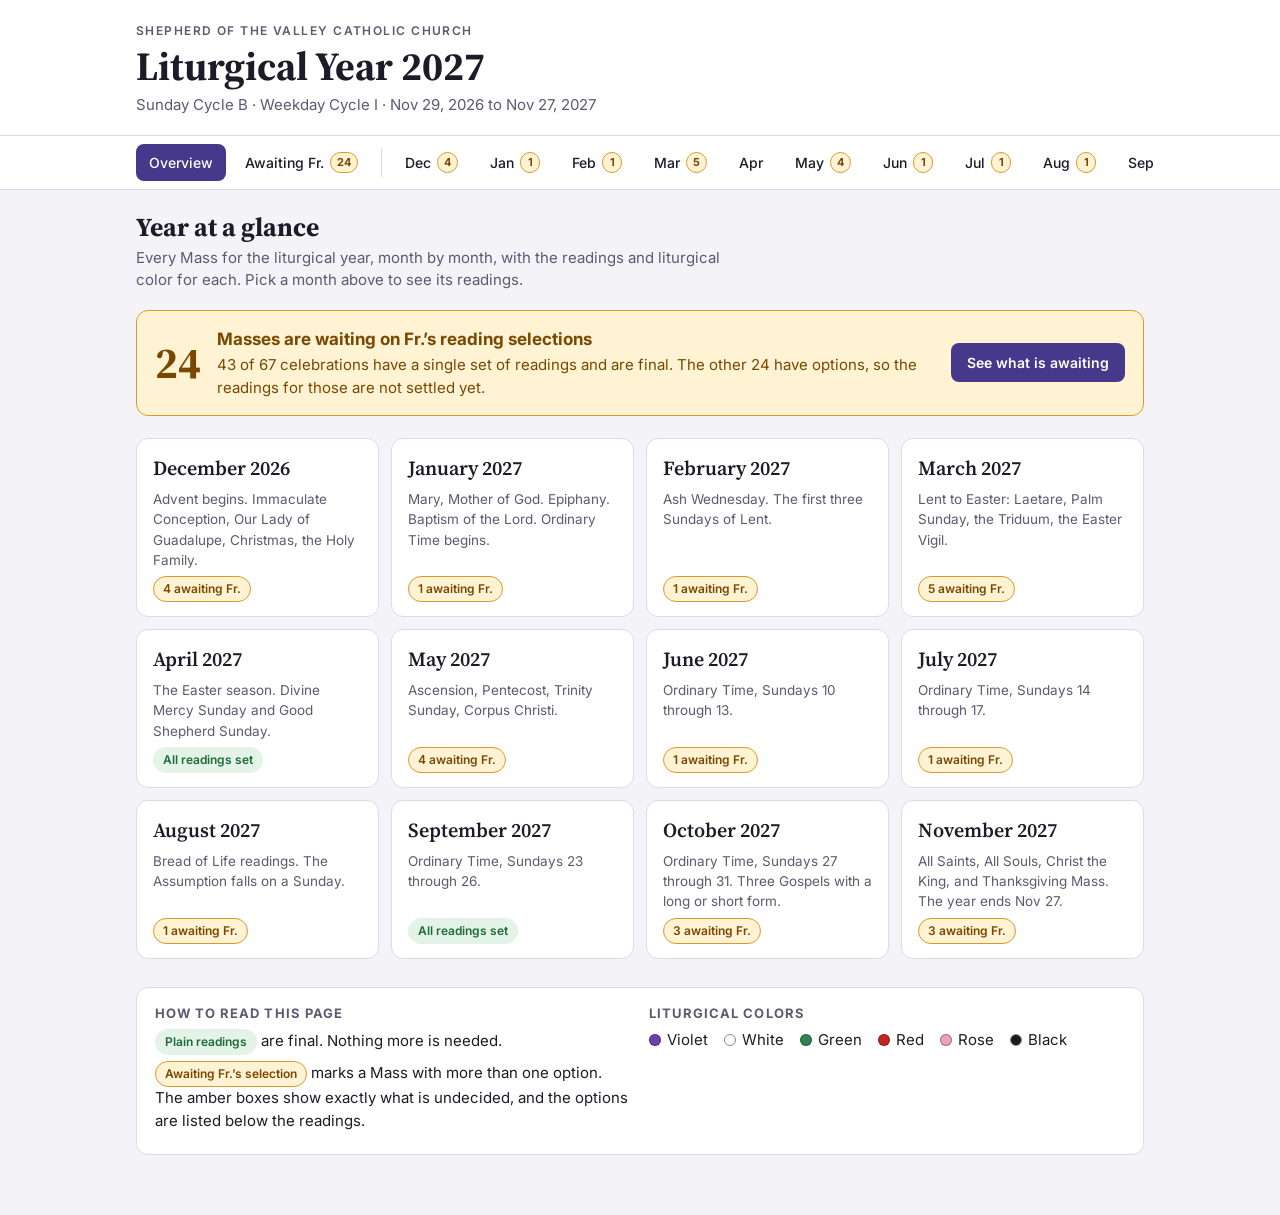
==== index.html @ 858bac79 "Add liturgy schedule page for Liturgical Year 2027 (Cycle B) Co-Authored-By: Claude Sonnet 5.5 <nore" ====
<!doctype html>
<html lang="en">
<head>
<meta charset="utf-8">
<meta name="viewport" content="width=device-width, initial-scale=1">
<meta name="color-scheme" content="light dark">
<title>Liturgical Year 2027</title>
<link rel="preconnect" href="https://fonts.googleapis.com">
<link rel="preconnect" href="https://fonts.gstatic.com" crossorigin>
<link href="https://fonts.googleapis.com/css2?family=Inter:wght@400;500;600;700&family=Source+Serif+4:opsz,wght@8..60,500;8..60,600;8..60,700&display=swap" rel="stylesheet">
<style>
/* Layout: sticky month navigation over one reading column. Each celebration is a card: feast header, then the five readings, then (if needed) an amber "Awaiting Fr." panel listing the options. */
:root {
  --bg: #f4f3f8;
  --card: #ffffff;
  --line: #dcd9e8;
  --text: #1d1b28;
  --muted: #5d5970;
  --accent: #46388a;
  --accent-soft: #e9e6f7;
  --wait-bg: #fff3d4;
  --wait-line: #d99a2b;
  --wait-text: #7a4700;
  --done-bg: #e3f3e8;
  --done-text: #1f6a3a;
  --head: "Source Serif 4", Georgia, "Times New Roman", serif;
  --body: "Inter", system-ui, -apple-system, "Segoe UI", Roboto, Arial, sans-serif;
}
@media (prefers-color-scheme: dark) {
  :root:not([data-theme="light"]) {
    --bg: #14131b; --card: #1e1c29; --line: #38344d; --text: #ecebf4; --muted: #a9a5bf;
    --accent: #b9acff; --accent-soft: #2b2745;
    --wait-bg: #3b2d0f; --wait-line: #a77a1f; --wait-text: #f3cd78;
    --done-bg: #17321f; --done-text: #86d4a0;
    color-scheme: dark;
  }
}
:root[data-theme="dark"] {
  --bg: #14131b; --card: #1e1c29; --line: #38344d; --text: #ecebf4; --muted: #a9a5bf;
  --accent: #b9acff; --accent-soft: #2b2745;
  --wait-bg: #3b2d0f; --wait-line: #a77a1f; --wait-text: #f3cd78;
  --done-bg: #17321f; --done-text: #86d4a0;
  color-scheme: dark;
}
* { box-sizing: border-box; }
body { background: var(--bg); color: var(--text); font-family: var(--body); font-size: 15px; line-height: 1.5; margin: 0; }
body::before { content: ""; position: fixed; inset: 0 0 auto; height: env(safe-area-inset-top, 0px); background: var(--card); z-index: 30; }
.wrap { max-width: 1040px; margin: 0 auto; padding-left: max(16px, env(safe-area-inset-left, 0px)); padding-right: max(16px, env(safe-area-inset-right, 0px)); }
a { color: var(--accent); }

/* Masthead */
.mast { background: var(--card); border-bottom: 1px solid var(--line); }
.mast .wrap { padding-block: 22px 18px; }
.parish { font-size: 12px; letter-spacing: .12em; text-transform: uppercase; color: var(--muted); font-weight: 600; margin: 0 0 4px; }
h1 { font-family: var(--head); font-size: clamp(28px, 5vw, 40px); line-height: 1.1; margin: 0 0 6px; font-weight: 700; text-wrap: balance; }
.sub { color: var(--muted); margin: 0; }

/* Sticky navigation */
nav { position: sticky; top: env(safe-area-inset-top, 0px); z-index: 20; background: var(--card); border-bottom: 1px solid var(--line); }
nav .wrap { display: flex; gap: 6px; overflow-x: auto; padding-block: 8px; scrollbar-width: thin; }
nav a { flex: none; text-decoration: none; color: var(--text); padding: 7px 12px; border-radius: 8px; font-weight: 500; font-size: 14px; display: inline-flex; align-items: center; gap: 6px; border: 1px solid transparent; }
nav a:hover { background: var(--accent-soft); }
nav a[aria-current="page"] { background: var(--accent); color: var(--card); }
nav a:focus-visible, .btn:focus-visible, input:focus-visible + .tog, .mcard:focus-visible { outline: 2px solid var(--accent); outline-offset: 2px; }
.dot-n { font-size: 11px; font-weight: 700; min-width: 20px; padding: 1px 6px; border-radius: 99px; background: var(--wait-bg); color: var(--wait-text); border: 1px solid var(--wait-line); text-align: center; }
nav a[aria-current="page"] .dot-n { background: var(--wait-bg); }
nav .sep { flex: none; width: 1px; background: var(--line); margin: 4px 4px; }

main { padding-block: 22px 60px; }
h2 { font-family: var(--head); font-size: 26px; margin: 0 0 4px; line-height: 1.2; text-wrap: balance; }
.lede { color: var(--muted); margin: 0 0 18px; max-width: 65ch; }

/* Status banner */
.banner { background: var(--wait-bg); border: 1px solid var(--wait-line); color: var(--wait-text); border-radius: 12px; padding: 16px 18px; display: flex; gap: 16px; align-items: center; flex-wrap: wrap; margin-bottom: 22px; }
.banner strong { font-size: 17px; }
.banner p { margin: 2px 0 0; }
.banner .big { font-family: var(--head); font-size: 44px; font-weight: 700; line-height: 1; }
.banner .txt { flex: 1 1 260px; min-width: 0; }
.btn { display: inline-block; background: var(--accent); color: var(--card); text-decoration: none; padding: 9px 16px; border-radius: 8px; font-weight: 600; font-size: 14px; }

/* Home: month grid */
.grid { display: grid; grid-template-columns: repeat(auto-fill, minmax(230px, 1fr)); gap: 12px; margin-bottom: 28px; }
.mcard { display: flex; flex-direction: column; gap: 6px; background: var(--card); border: 1px solid var(--line); border-radius: 12px; padding: 14px 16px; text-decoration: none; color: var(--text); min-width: 0; }
.mcard:hover { border-color: var(--accent); }
.mcard .mn { font-family: var(--head); font-size: 20px; font-weight: 600; }
.mcard .mb { color: var(--muted); font-size: 13.5px; flex: 1; }
.pill { display: inline-block; font-size: 12px; font-weight: 600; padding: 3px 9px; border-radius: 99px; align-self: flex-start; }
.pill.pend { background: var(--wait-bg); color: var(--wait-text); border: 1px solid var(--wait-line); }
.pill.ok { background: var(--done-bg); color: var(--done-text); border: 1px solid transparent; }

.key { background: var(--card); border: 1px solid var(--line); border-radius: 12px; padding: 16px 18px; display: grid; gap: 14px; }
.key h3 { font-size: 13px; letter-spacing: .08em; text-transform: uppercase; color: var(--muted); margin: 0 0 6px; }
.key-cols { display: grid; grid-template-columns: repeat(auto-fit, minmax(260px, 1fr)); gap: 18px; }
.key p { margin: 0 0 6px; }
.swatches { display: flex; flex-wrap: wrap; gap: 8px 16px; }
.sw { display: inline-flex; align-items: center; gap: 6px; }

/* Liturgical color dots */
.cd { display: inline-block; width: 12px; height: 12px; border-radius: 50%; border: 1px solid rgba(0,0,0,.35); vertical-align: -1px; }
.cd.violet { background: #6c3fb0; } .cd.white { background: #fff; border-color: #8a8699; }
.cd.green { background: #2f8450; } .cd.red { background: #c2271d; }
.cd.rose { background: #f0a1b8; } .cd.black { background: #1b1a1f; border-color: #8a8699; }

/* Month view */
.mhead { display: flex; justify-content: space-between; align-items: flex-end; gap: 12px; flex-wrap: wrap; margin-bottom: 16px; }
.tog-l { display: inline-flex; align-items: center; gap: 8px; cursor: pointer; font-weight: 500; user-select: none; }
.tog-l input { position: absolute; opacity: 0; }
.tog { width: 38px; height: 22px; border-radius: 99px; background: var(--line); position: relative; transition: background .15s; flex: none; }
.tog::after { content: ""; position: absolute; top: 3px; left: 3px; width: 16px; height: 16px; border-radius: 50%; background: var(--card); transition: transform .15s; }
input:checked + .tog { background: var(--accent); }
input:checked + .tog::after { transform: translateX(16px); }
.cards { display: grid; gap: 14px; }
.cel { background: var(--card); border: 1px solid var(--line); border-radius: 12px; overflow: hidden; }
.cel.has-wait { border-color: var(--wait-line); }
.cel-h { padding: 14px 18px 12px; display: grid; grid-template-columns: 78px 1fr; gap: 4px 14px; align-items: start; }
.date { font-family: var(--head); text-align: center; border-right: 1px solid var(--line); padding-right: 12px; }
.date .wd { font-size: 12px; text-transform: uppercase; letter-spacing: .1em; color: var(--muted); font-family: var(--body); font-weight: 600; }
.date .dn { font-size: 30px; font-weight: 700; line-height: 1.05; }
.date .mo { font-size: 13px; color: var(--muted); font-family: var(--body); }
.feast { font-family: var(--head); font-size: 19px; font-weight: 600; line-height: 1.25; margin: 0; text-wrap: balance; }
.meta { display: flex; flex-wrap: wrap; gap: 6px 14px; align-items: center; margin-top: 4px; font-size: 13.5px; color: var(--muted); }
.note { margin: 6px 0 0; font-size: 14px; }
.rd { display: grid; grid-template-columns: repeat(5, minmax(0, 1fr)); border-top: 1px solid var(--line); }
.rd > div { padding: 10px 14px 12px; border-right: 1px solid var(--line); min-width: 0; overflow-wrap: anywhere; }
.rd > div:last-child { border-right: 0; }
.rd .l { display: block; font-size: 11px; font-weight: 600; letter-spacing: .09em; text-transform: uppercase; color: var(--muted); margin-bottom: 2px; }
.rd .v { font-weight: 500; font-variant-numeric: tabular-nums; }
.rd .aw { background: var(--wait-bg); box-shadow: inset 0 0 0 1px var(--wait-line); }
.rd .aw .l { color: var(--wait-text); }
.tag { display: inline-block; font-size: 11px; font-weight: 700; letter-spacing: .04em; color: var(--wait-text); text-transform: uppercase; }
.rd .aw .v { color: var(--wait-text); font-weight: 400; font-size: 13.5px; }
.rd .aw .v:empty { display: none; }
.special { border-top: 1px solid var(--line); padding: 10px 18px; font-size: 14px; background: var(--accent-soft); }
.special b { font-weight: 600; }
.wait { border-top: 1px solid var(--wait-line); background: var(--wait-bg); color: var(--wait-text); padding: 14px 18px 16px; }
.wait h4 { margin: 0 0 2px; font-size: 14px; letter-spacing: .04em; text-transform: uppercase; }
.wait .pn { margin: 4px 0 8px; font-size: 14px; }
.slot { margin-top: 12px; }
.slot .sl { font-weight: 600; font-size: 14.5px; margin-bottom: 4px; }
.slot ul { list-style: none; margin: 0; padding: 0; display: grid; gap: 4px; }
.slot li { position: relative; padding-left: 24px; font-size: 14.5px; font-variant-numeric: tabular-nums; overflow-wrap: anywhere; }
.slot li::before { content: ""; position: absolute; left: 2px; top: 4px; width: 12px; height: 12px; border: 2px solid var(--wait-line); border-radius: 50%; }
.slot.multi li::before { border-radius: 3px; }
.empty { padding: 30px; text-align: center; color: var(--muted); background: var(--card); border: 1px dashed var(--line); border-radius: 12px; }

/* Awaiting view */
.group { margin-bottom: 28px; }
.group h3 { font-family: var(--head); font-size: 21px; margin: 0 0 10px; display: flex; align-items: baseline; gap: 10px; flex-wrap: wrap; }
.group h3 a { font-family: var(--body); font-size: 13px; font-weight: 500; }
.aw-card { background: var(--card); border: 1px solid var(--wait-line); border-radius: 12px; margin-bottom: 12px; overflow: hidden; }
.aw-card .top { padding: 12px 18px 0; display: flex; gap: 12px; align-items: baseline; flex-wrap: wrap; }
.aw-card .top .d { font-weight: 700; font-variant-numeric: tabular-nums; }
.aw-card .top .f { font-family: var(--head); font-size: 17px; font-weight: 600; }
.aw-card .wait { border-top: 0; background: transparent; padding-top: 4px; }

@media (max-width: 900px) {
  .rd { grid-template-columns: 1fr; }
  .rd > div { border-right: 0; border-bottom: 1px solid var(--line); display: grid; grid-template-columns: 112px minmax(0, 1fr); gap: 10px; padding: 9px 16px; }
  .rd > div:last-child { border-bottom: 0; }
  .rd .l { margin: 3px 0 0; }
}
@media (max-width: 520px) {
  .cel-h { grid-template-columns: 56px 1fr; padding-inline: 14px; }
  .date .dn { font-size: 24px; }
  .special, .wait { padding-inline: 14px; }
  .banner .big { font-size: 36px; }
}
@media (prefers-reduced-motion: reduce) { .tog, .tog::after { transition: none; } }
</style>
</head>
<body>

<header class="mast"><div class="wrap">
  <p class="parish">Shepherd of the Valley Catholic Church</p>
  <h1>Liturgical Year 2027</h1>
  <p class="sub">Sunday Cycle B · Weekday Cycle I · Nov 29, 2026 to Nov 27, 2027</p>
</div></header>
<nav aria-label="Pages"><div class="wrap" id="nav"></div></nav>
<main><div class="wrap" id="view" aria-live="polite"></div></main>

<script>
/* ---------- DATA ----------
 One entry per celebration:
 d = date, f = feast, c = color, n = note, r = [1st reading, psalm, 2nd reading, acclamation, gospel],
 s = special/alternate readings, aw = indexes of readings awaiting Fr., sl = options Fr. chooses from, pn = note on the choice.
*/
const MONTHS = [
 {id:'dec', name:'December 2026', short:'Dec', blurb:'Advent begins. Immaculate Conception, Our Lady of Guadalupe, Christmas, the Holy Family.', e:[
  {d:'2026-11-29', f:'First Sunday of Advent', c:'Violet', n:'Liturgical Year 2027 begins: Sunday Cycle B, Weekday Cycle I', r:['Isa 63:16b-17, 19b; 64:2-7','Ps 80:2-3, 15-16, 18-19','1 Cor 1:3-9','Ps 85:8','Mark 13:33-37']},
  {d:'2026-12-06', f:'Second Sunday of Advent', c:'Violet', r:['Isa 40:1-5, 9-11','Ps 85:9ab+10, 11-12, 13-14','2 Pet 3:8-14','Luke 3:4+6','Mark 1:1-8']},
  {d:'2026-12-08', f:'Solemnity of the Immaculate Conception of the Blessed Virgin Mary', c:'White', n:'Holy Day of Obligation (Tuesday)', r:['Gen 3:9-15, 20','Ps 98:1, 2-3ab, 3cd-4','Eph 1:3-6, 11-12','cf. Luke 1:28','Luke 1:26-38']},
  {d:'2026-12-12', f:'Feast of Our Lady of Guadalupe', c:'White', r:['Zech 2:14-17','Jdt 13:18bcde, 19','None','(non-biblical verse)','Luke 1:26-38'], s:'<b>Alternates:</b> 1st Reading Rev 11:19a; 12:1-6a, 10ab · Gospel Luke 1:39-47', aw:[0,4], sl:[
    ['1st Reading',['Zech 2:14-17','Rev 11:19a; 12:1-6a, 10ab']],
    ['Gospel',['Luke 1:26-38','Luke 1:39-47']]]},
  {d:'2026-12-13', f:'Third Sunday of Advent (Gaudete Sunday)', c:'Rose or Violet', r:['Isa 61:1-2a, 10-11','Luke 1:46-48, 49-50, 53-54','1 Thess 5:16-24','Isa 61:1 (cited in Luke 4:18)','John 1:6-8, 19-28']},
  {d:'2026-12-20', f:'Fourth Sunday of Advent', c:'Violet', r:['2 Sam 7:1-5, 8b-12, 14a, 16','Ps 89:2-3, 4-5, 27+29','Rom 16:25-27','Luke 1:38','Luke 1:26-38']},
  {d:'2026-12-24', f:'Vigil Mass of the Nativity of the Lord', c:'White', n:'Early evening of Dec 24 (Christmas Eve), with readings anticipating the birth (Jesus’ genealogy). Fulfills the Christmas obligation.', r:['Isa 62:1-5','Ps 89:4-5, 16-17, 27+29','Acts 13:16-17, 22-25','(no citation)','Matt 1:1-25 or 1:18-25'], aw:[4], sl:[
    ['Gospel',['Matt 1:1-25 (long form)','Matt 1:18-25 (short form)']]]},
  {d:'2026-12-24', f:'The Nativity of the Lord: Mass during the Night', c:'White', n:'Traditional “Midnight Mass”: late night of Dec 24 into Christmas, with Luke’s account of the birth. Also fulfills the Christmas obligation.', r:['Isa 9:1-6','Ps 96:1-2a, 2b-3, 11-12, 13','Titus 2:11-14','Luke 2:10-11','Luke 2:1-14']},
  {d:'2026-12-25', f:'Solemnity of the Nativity of the Lord (Christmas): Mass during the Day', c:'White', n:'Holy Day of Obligation (Friday)', r:['Isa 52:7-10','Ps 98:1, 2-3a, 3b-4, 5-6','Heb 1:1-6','(no citation)','John 1:1-18 or 1:1-5, 9-14'], s:'<b>Mass at Dawn:</b> Isa 62:11-12 · Ps 97:1+6, 11-12 · Titus 3:4-7 · Luke 2:14 · Luke 2:15-20', aw:[4], sl:[
    ['Gospel',['John 1:1-18 (long form)','John 1:1-5, 9-14 (short form)']]]},
  {d:'2026-12-27', f:'Feast of the Holy Family of Jesus, Mary, and Joseph', c:'White', r:['Sir 3:3-7, 14-17a','Ps 128:1-2, 3, 4-5','Col 3:12-21 or 3:12-17','Heb 1:1-2','Luke 2:22-40 or 2:22, 39-40'], s:'<b>Optional Year B readings:</b> Gen 15:1-6; 21:1-3 · Ps 105:1-2, 3-4, 5-6, 8-9 · Heb 11:8, 11-12, 17-19', aw:[0,1,2,3,4], sl:[
    ['Set of readings',['Standard readings: Sir 3:3-7, 14-17a · Ps 128:1-2, 3, 4-5 · Col 3:12-21 · Accl. Col 3:15a+16a','Optional Year B readings: Gen 15:1-6; 21:1-3 · Ps 105:1-2, 3-4, 5-6, 8-9 · Heb 11:8, 11-12, 17-19 · Accl. Heb 1:1-2']],
    ['2nd Reading (if standard set)',['Col 3:12-21 (long form)','Col 3:12-17 (short form)']],
    ['Gospel',['Luke 2:22-40 (long form)','Luke 2:22, 39-40 (short form)']]]}
 ]},
 {id:'jan', name:'January 2027', short:'Jan', blurb:'Mary, Mother of God. Epiphany. Baptism of the Lord. Ordinary Time begins.', e:[
  {d:'2027-01-01', f:'Solemnity of Mary, the Holy Mother of God', c:'White', n:'Holy Day of Obligation (Friday)', r:['Num 6:22-27','Ps 67:2-3, 5, 6+8','Gal 4:4-7','Heb 1:1-2','Luke 2:16-21']},
  {d:'2027-01-03', f:'Solemnity of the Epiphany of the Lord', c:'White', r:['Isa 60:1-6','Ps 72:1-2, 7-8, 10-11, 12-13','Eph 3:2-3a, 5-6','Matt 2:2','Matt 2:1-12']},
  {d:'2027-01-10', f:'Feast of the Baptism of the Lord', c:'White', n:'Christmas Season ends', r:['Isa 42:1-4, 6-7','Ps 29:1-2, 3ac+4, 3b+9b-10','Acts 10:34-38','cf. Mark 9:7','Mark 1:7-11'], s:'<b>Optional Year B readings:</b> Isa 55:1-11 · Isa 12:2-3, 4bcd, 5-6 · 1 John 5:1-9 · Acclamation cf. John 1:29', aw:[0,1,2,3], pn:'The Gospel is Mark 1:7-11 either way.', sl:[
    ['Set of readings',['Standard readings: Isa 42:1-4, 6-7 · Ps 29:1-2, 3ac+4, 3b+9b-10 · Acts 10:34-38 · Accl. cf. Mark 9:7','Optional Year B readings: Isa 55:1-11 · Isa 12:2-3, 4bcd, 5-6 · 1 John 5:1-9 · Accl. cf. John 1:29']]]},
  {d:'2027-01-17', f:'Second Sunday in Ordinary Time', c:'Green', r:['1 Sam 3:3b-10, 19','Ps 40:2+4, 7-8a, 8b-9, 10','1 Cor 6:13c-15a, 17-20','John 1:41+17b','John 1:35-42']},
  {d:'2027-01-24', f:'Third Sunday in Ordinary Time', c:'Green', n:'Sunday of the Word of God', r:['Jonah 3:1-5, 10','Ps 25:4-5, 6-7, 8-9','1 Cor 7:29-31','Mark 1:15','Mark 1:14-20']},
  {d:'2027-01-31', f:'Fourth Sunday in Ordinary Time', c:'Green', r:['Deut 18:15-20','Ps 95:1-2, 6-7b, 7c-9','1 Cor 7:32-35','Matt 4:16','Mark 1:21-28']}
 ]},
 {id:'feb', name:'February 2027', short:'Feb', blurb:'Ash Wednesday. The first three Sundays of Lent.', e:[
  {d:'2027-02-07', f:'Fifth Sunday in Ordinary Time', c:'Green', r:['Job 7:1-4, 6-7','Ps 147:1-2, 3-4, 5-6','1 Cor 9:16-19, 22-23','Matt 8:17','Mark 1:29-39']},
  {d:'2027-02-10', f:'Ash Wednesday', c:'Violet', n:'Not a Holy Day of Obligation; day of fasting and abstinence', r:['Joel 2:12-18','Ps 51:3-4, 5-6ab, 12-13, 14+17','2 Cor 5:20–6:2','See Ps 95:8','Matt 6:1-6, 16-18']},
  {d:'2027-02-14', f:'First Sunday of Lent', c:'Violet', r:['Gen 9:8-15','Ps 25:4-5, 6-7, 8-9','1 Pet 3:18-22','Matt 4:4b','Mark 1:12-15']},
  {d:'2027-02-21', f:'Second Sunday of Lent', c:'Violet', r:['Gen 22:1-2, 9a, 10-13, 15-18','Ps 116:10+15, 16-17, 18-19','Rom 8:31b-34','cf. Matt 17:5','Mark 9:2-10']},
  {d:'2027-02-28', f:'Third Sunday of Lent', c:'Violet', r:['Exod 20:1-17 or 20:1-3, 7-8, 12-17','Ps 19:8, 9, 10, 11','1 Cor 1:22-25','John 3:16','John 2:13-25'], s:'<b>If celebrating the First Scrutiny (OCIA), use Year A:</b> Exod 17:3-7 · Ps 95:1-2, 6-7b, 7c-9 · Rom 5:1-2, 5-8 · cf. John 4:42+15 · John 4:5-42', aw:[0,1,2,3,4], sl:[
    ['Set of readings',['Year B readings: Exod 20 · Ps 19:8, 9, 10, 11 · 1 Cor 1:22-25 · John 2:13-25','Year A readings for the First Scrutiny (OCIA): Exod 17:3-7 · Ps 95:1-2, 6-7b, 7c-9 · Rom 5:1-2, 5-8 · John 4:5-42']],
    ['1st Reading (if Year B)',['Exod 20:1-17 (long form)','Exod 20:1-3, 7-8, 12-17 (short form)']],
    ['Gospel (if Year A)',['John 4:5-42 (long form)','John 4:5-15, 19b-26, 39a, 40-42 (short form)']]]}
 ]},
 {id:'mar', name:'March 2027', short:'Mar', blurb:'Lent to Easter: Laetare, Palm Sunday, the Triduum, the Easter Vigil.', e:[
  {d:'2027-03-07', f:'Fourth Sunday of Lent (Laetare Sunday)', c:'Rose or Violet', r:['2 Chr 36:14-16, 19-23','Ps 137:1-2, 3, 4-5, 6','Eph 2:4-10','John 3:16','John 3:14-21'], s:'<b>If celebrating the Second Scrutiny (OCIA), use Year A:</b> 1 Sam 16:1b, 6-7, 10-13a · Ps 23:1-3a, 3b-4, 5, 6 · Eph 5:8-14 · John 8:12 · John 9:1-41', aw:[0,1,2,3,4], sl:[
    ['Set of readings',['Year B readings: 2 Chr 36:14-16, 19-23 · Ps 137:1-2, 3, 4-5, 6 · Eph 2:4-10 · John 3:14-21','Year A readings for the Second Scrutiny (OCIA): 1 Sam 16:1b, 6-7, 10-13a · Ps 23 · Eph 5:8-14 · John 9:1-41']],
    ['Gospel (if Year A)',['John 9:1-41 (long form)','John 9:1, 6-9, 13-17, 34-38 (short form)']]]},
  {d:'2027-03-14', f:'Fifth Sunday of Lent', c:'Violet', r:['Jer 31:31-34','Ps 51:3-4, 12-13, 14-15','Heb 5:7-9','John 12:26','John 12:20-33'], s:'<b>If celebrating the Third Scrutiny (OCIA), use Year A:</b> Ezek 37:12-14 · Ps 130:1-2, 3-4, 5-6, 7-8 · Rom 8:8-11 · John 11:25a+26 · John 11:1-45', aw:[0,1,2,3,4], sl:[
    ['Set of readings',['Year B readings: Jer 31:31-34 · Ps 51:3-4, 12-13, 14-15 · Heb 5:7-9 · John 12:20-33','Year A readings for the Third Scrutiny (OCIA): Ezek 37:12-14 · Ps 130 · Rom 8:8-11 · John 11:1-45']],
    ['Gospel (if Year A)',['John 11:1-45 (long form)','John 11:3-7, 17, 20-27, 33b-45 (short form)']]]},
  {d:'2027-03-21', f:'Palm Sunday of the Passion of the Lord', c:'Red', n:'Holy Week begins', r:['Isa 50:4-7','Ps 22:8-9, 17-18, 19-20, 23-24','Phil 2:6-11','Phil 2:8-9','Mark 14:1–15:47 or 15:1-39'], s:'<b>Procession with Palms Gospel:</b> Mark 11:1-10 or John 12:12-16', aw:[4], sl:[
    ['Gospel at the Procession with Palms',['Mark 11:1-10','John 12:12-16']],
    ['Passion Gospel',['Mark 14:1–15:47 (long form)','Mark 15:1-39 (short form)']]]},
  {d:'2027-03-25', f:'Holy Thursday: Evening Mass of the Lord’s Supper', c:'White', n:'Lent ends. Sacred Paschal Triduum begins.', r:['Exod 12:1-8, 11-14','Ps 116:12-13, 15-16, 17-18','1 Cor 11:23-26','John 13:34','John 13:1-15']},
  {d:'2027-03-26', f:'Good Friday of the Passion of the Lord', c:'Red', n:'Celebration of the Lord’s Passion (no Mass); fasting and abstinence', r:['Isa 52:13–53:12','Ps 31:2+6, 12-13, 15-16, 17+25','Heb 4:14-16; 5:7-9','Phil 2:8-9','John 18:1–19:42']},
  {d:'2027-03-27', f:'Easter Vigil in the Holy Night', c:'White', n:'Fulfills the Easter Sunday obligation', r:['Up to 7 OT readings (see below)','Responses (see below)','Rom 6:3-11','Ps 118:1-2, 16-17, 22-23','Mark 16:1-7'], s:'<b>OT readings (at least three, always including #3), with responses:</b> 1) Gen 1:1–2:2 or 1:1, 26-31a — Ps 104:1-2, 5-6, 10+12, 13-14, 24+35 or Ps 33:4-5, 6-7, 12-13, 20-22 · 2) Gen 22:1-18 or 22:1-2, 9a, 10-13, 15-18 — Ps 16:5+8, 9-10, 11 · 3) Exod 14:15–15:1 — Exod 15:1-2, 3-4, 5-6, 17-18 · 4) Isa 54:5-14 — Ps 30:2+4, 5-6, 11-12a+13b · 5) Isa 55:1-11 — Isa 12:2-3, 4bcd, 5-6 · 6) Bar 3:9-15, 32–4:4 — Ps 19:8, 9, 10, 11 · 7) Ezek 36:16-17a, 18-28 — Ps 42:3, 5; 43:3, 4 (if Baptism) or Isa 12:2-3, 4bcd, 5-6 or Ps 51:12-13, 14-15, 18-19', aw:[0,1], pn:'The Epistle (Rom 6:3-11), Psalm 118, and Gospel (Mark 16:1-7) are fixed.', sl:[
    ['Old Testament readings: check each one to use (at least three; #3 is required)',['1) Gen 1:1–2:2 (Creation)','2) Gen 22:1-18 (Sacrifice of Isaac), response Ps 16:5+8, 9-10, 11','3) Exod 14:15–15:1 (Red Sea), response Exod 15:1-2, 3-4, 5-6, 17-18 [required]','4) Isa 54:5-14, response Ps 30:2+4, 5-6, 11-12a+13b','5) Isa 55:1-11, response Isa 12:2-3, 4bcd, 5-6','6) Bar 3:9-15, 32–4:4, response Ps 19:8, 9, 10, 11','7) Ezek 36:16-17a, 18-28'],true],
    ['Reading 1 (if used)',['Gen 1:1–2:2 (long form)','Gen 1:1, 26-31a (short form)']],
    ['Response after Reading 1',['Ps 104:1-2, 5-6, 10+12, 13-14, 24+35','Ps 33:4-5, 6-7, 12-13, 20-22']],
    ['Reading 2 (if used)',['Gen 22:1-18 (long form)','Gen 22:1-2, 9a, 10-13, 15-18 (short form)']],
    ['Response after Reading 7',['Ps 42:3, 5; 43:3, 4 (when Baptism is celebrated)','Isa 12:2-3, 4bcd, 5-6','Ps 51:12-13, 14-15, 18-19']]]},
  {d:'2027-03-28', f:'Easter Sunday of the Resurrection of the Lord', c:'White', r:['Acts 10:34a, 37-43','Ps 118:1-2, 16-17, 22-23','Col 3:1-4 or 1 Cor 5:6b-8','Sequence; cf. 1 Cor 5:7b-8a','John 20:1-9'], s:'<b>Gospel alternates:</b> Mark 16:1-7 (Vigil Gospel) · Luke 24:13-35 (afternoon or evening Masses)', aw:[2,4], sl:[
    ['2nd Reading',['Col 3:1-4','1 Cor 5:6b-8']],
    ['Gospel',['John 20:1-9','Mark 16:1-7 (Easter Vigil Gospel)','Luke 24:13-35 (afternoon or evening Masses)']]]}
 ]},
 {id:'apr', name:'April 2027', short:'Apr', blurb:'The Easter season. Divine Mercy Sunday and Good Shepherd Sunday.', e:[
  {d:'2027-04-04', f:'Second Sunday of Easter (Sunday of Divine Mercy)', c:'White', r:['Acts 4:32-35','Ps 118:2-4, 13-15, 22-24','1 John 5:1-6','John 20:29','John 20:19-31']},
  {d:'2027-04-11', f:'Third Sunday of Easter', c:'White', r:['Acts 3:13-15, 17-19','Ps 4:2, 4, 7-8, 9','1 John 2:1-5a','cf. Luke 24:32','Luke 24:35-48']},
  {d:'2027-04-18', f:'Fourth Sunday of Easter', c:'White', n:'Good Shepherd Sunday; World Day of Prayer for Vocations', r:['Acts 4:8-12','Ps 118:1+8-9, 21-23, 26+21+29','1 John 3:1-2','John 10:14','John 10:11-18']},
  {d:'2027-04-25', f:'Fifth Sunday of Easter', c:'White', r:['Acts 9:26-31','Ps 22:26-27, 28+30, 31-32','1 John 3:18-24','John 15:4a+5b','John 15:1-8']}
 ]},
 {id:'may', name:'May 2027', short:'May', blurb:'Ascension, Pentecost, Trinity Sunday, Corpus Christi.', e:[
  {d:'2027-05-02', f:'Sixth Sunday of Easter', c:'White', r:['Acts 10:25-26, 34-35, 44-48','Ps 98:1, 2-3a, 3b-4','1 John 4:7-10','John 14:23','John 15:9-17']},
  {d:'2027-05-09', f:'The Ascension of the Lord', c:'White', n:'Transferred to Sunday (replaces the Seventh Sunday of Easter)', r:['Acts 1:1-11','Ps 47:2-3, 6-7, 8-9','Eph 1:17-23','Matt 28:19a+20b','Mark 16:15-20'], s:'<b>Optional Year B 2nd Reading:</b> Eph 4:1-13 or 4:1-7, 11-13. If the Ascension were kept on Thu May 6, this Sunday would be the Seventh Sunday of Easter: Acts 1:15-17, 20a, 20c-26 · Ps 103:1-2, 11-12, 19-20 · 1 John 4:11-16 · cf. John 14:18 · John 17:11b-19', aw:[2], sl:[
    ['2nd Reading',['Eph 1:17-23','Eph 4:1-13 (Year B option, long form)','Eph 4:1-7, 11-13 (Year B option, short form)']]]},
  {d:'2027-05-15', f:'The Solemnity of Pentecost: Vigil', c:'Red', r:['Gen 11:1-9','Ps 104:1-2, 24+35, 27-28, 29b-30','Rom 8:22-27','(no citation)','John 7:37-39'], s:'<b>1st Reading options:</b> Gen 11:1-9 or Exod 19:3-8a, 16-20b or Ezek 37:1-14 or Joel 3:1-5. The extended Vigil uses all four, each with its own response.', aw:[0,1], sl:[
    ['Form of the Vigil',['Simple form (one 1st Reading, below)','Extended form (all four readings, each with its own response)']],
    ['1st Reading (simple form)',['Gen 11:1-9','Exod 19:3-8a, 16-20b','Ezek 37:1-14','Joel 3:1-5']],
    ['Response after Exodus (extended form)',['Dan 3:52, 53, 54, 55, 56','Ps 19:8, 9, 10, 11']]]},
  {d:'2027-05-16', f:'The Solemnity of Pentecost', c:'Red', n:'Easter Season ends', r:['Acts 2:1-11','Ps 104:1+24, 29-30, 31+34','1 Cor 12:3b-7, 12-13','Sequence','John 20:19-23'], s:'<b>Optional Year B readings:</b> 2nd Reading Gal 5:16-25 · Gospel John 15:26-27; 16:12-15', aw:[2,4], sl:[
    ['2nd Reading',['1 Cor 12:3b-7, 12-13','Gal 5:16-25 (Year B option)']],
    ['Gospel',['John 20:19-23','John 15:26-27; 16:12-15 (Year B option)']]]},
  {d:'2027-05-23', f:'The Solemnity of the Most Holy Trinity', c:'White', r:['Deut 4:32-34, 39-40','Ps 33:4-5, 6+9, 18-19, 20+22','Rom 8:14-17','cf. Rev 1:8','Matt 28:16-20']},
  {d:'2027-05-30', f:'The Solemnity of the Most Holy Body and Blood of Christ', c:'White', r:['Exod 24:3-8','Ps 116:12-13, 15-16, 17-18','Heb 9:11-15','Sequence (optional); John 6:51','Mark 14:12-16, 22-26'], aw:[3], sl:[
    ['Sequence (Lauda Sion, optional)',['Full Sequence','Short form (begins “Lo! the angel’s food is given”)','Omit the Sequence']]]}
 ]},
 {id:'jun', name:'June 2027', short:'Jun', blurb:'Ordinary Time, Sundays 10 through 13.', e:[
  {d:'2027-06-06', f:'Tenth Sunday in Ordinary Time', c:'Green', r:['Gen 3:9-15','Ps 130:1-2, 3-4, 5-6, 7-8','2 Cor 4:13–5:1','John 12:31b-32','Mark 3:20-35']},
  {d:'2027-06-13', f:'Eleventh Sunday in Ordinary Time', c:'Green', r:['Ezek 17:22-24','Ps 92:2-3, 13-14, 15-16','2 Cor 5:6-10','(no citation)','Mark 4:26-34']},
  {d:'2027-06-20', f:'Twelfth Sunday in Ordinary Time', c:'Green', r:['Job 38:1, 8-11','Ps 107:23-24, 25-26, 28-29, 30-31','2 Cor 5:14-17','Luke 7:16','Mark 4:35-41']},
  {d:'2027-06-27', f:'Thirteenth Sunday in Ordinary Time', c:'Green', r:['Wis 1:13-15; 2:23-24','Ps 30:2+4, 5-6, 11-12a+13b','2 Cor 8:7, 9, 13-15','cf. 2 Tim 1:10','Mark 5:21-43 or 5:21-24, 35-43'], aw:[4], sl:[
    ['Gospel',['Mark 5:21-43 (long form)','Mark 5:21-24, 35-43 (short form)']]]}
 ]},
 {id:'jul', name:'July 2027', short:'Jul', blurb:'Ordinary Time, Sundays 14 through 17.', e:[
  {d:'2027-07-04', f:'Fourteenth Sunday in Ordinary Time', c:'Green', r:['Ezek 2:2-5','Ps 123:1-2a, 2bc, 3-4','2 Cor 12:7-10','cf. Luke 4:18','Mark 6:1-6']},
  {d:'2027-07-11', f:'Fifteenth Sunday in Ordinary Time', c:'Green', r:['Amos 7:12-15','Ps 85:9ab+10, 11-12, 13-14','Eph 1:3-14 or 1:3-10','cf. Eph 1:17-18','Mark 6:7-13'], aw:[2], sl:[
    ['2nd Reading',['Eph 1:3-14 (long form)','Eph 1:3-10 (short form)']]]},
  {d:'2027-07-18', f:'Sixteenth Sunday in Ordinary Time', c:'Green', r:['Jer 23:1-6','Ps 23:1-3a, 3b-4, 5, 6','Eph 2:13-18','John 10:27','Mark 6:30-34']},
  {d:'2027-07-25', f:'Seventeenth Sunday in Ordinary Time', c:'Green', r:['2 Kgs 4:42-44','Ps 145:10-11, 15-16, 17-18','Eph 4:1-6','Luke 7:16','John 6:1-15']}
 ]},
 {id:'aug', name:'August 2027', short:'Aug', blurb:'Bread of Life readings. The Assumption falls on a Sunday.', e:[
  {d:'2027-08-01', f:'Eighteenth Sunday in Ordinary Time', c:'Green', r:['Exod 16:2-4, 12-15','Ps 78:3-4, 23-24, 25+54','Eph 4:17, 20-24','Matt 4:4b','John 6:24-35']},
  {d:'2027-08-08', f:'Nineteenth Sunday in Ordinary Time', c:'Green', r:['1 Kgs 19:4-8','Ps 34:2-3, 4-5, 6-7, 8-9','Eph 4:30–5:2','John 6:51','John 6:41-51']},
  {d:'2027-08-14', f:'Vigil Mass of the Solemnity of the Assumption of the Blessed Virgin Mary', c:'White', n:'Saturday evening; fulfills the Sunday/Assumption obligation', r:['1 Chr 15:3-4, 15-16; 16:1-2','Ps 132:6-7, 9-10, 13-14','1 Cor 15:54b-57','Luke 11:28','Luke 11:27-28']},
  {d:'2027-08-15', f:'Solemnity of the Assumption of the Blessed Virgin Mary', c:'White', n:'Falls on Sunday (replaces the 20th Sunday in Ordinary Time)', r:['Rev 11:19a; 12:1-6a, 10ab','Ps 45:10, 11, 12, 16','1 Cor 15:20-27','(non-biblical verse)','Luke 1:39-56']},
  {d:'2027-08-22', f:'Twenty-First Sunday in Ordinary Time', c:'Green', r:['Josh 24:1-2a, 15-17, 18b','Ps 34:2-3, 16-17, 18-19, 20-21','Eph 5:21-32 or 5:2a, 25-32','cf. John 6:63c+68c','John 6:60-69'], aw:[2], sl:[
    ['2nd Reading',['Eph 5:21-32 (long form)','Eph 5:2a, 25-32 (short form)']]]},
  {d:'2027-08-29', f:'Twenty-Second Sunday in Ordinary Time', c:'Green', r:['Deut 4:1-2, 6-8','Ps 15:2-3a, 3b-4a, 4b-5','Jas 1:17-18, 21b-22, 27','Jas 1:18','Mark 7:1-8, 14-15, 21-23']}
 ]},
 {id:'sep', name:'September 2027', short:'Sep', blurb:'Ordinary Time, Sundays 23 through 26.', e:[
  {d:'2027-09-05', f:'Twenty-Third Sunday in Ordinary Time', c:'Green', r:['Isa 35:4-7a','Ps 146:6c-7, 8-9a, 9b-10','Jas 2:1-5','cf. Matt 4:23','Mark 7:31-37']},
  {d:'2027-09-12', f:'Twenty-Fourth Sunday in Ordinary Time', c:'Green', r:['Isa 50:5-9a','Ps 116:1-2, 3-4, 5-6, 8-9','Jas 2:14-18','Gal 6:14','Mark 8:27-35']},
  {d:'2027-09-19', f:'Twenty-Fifth Sunday in Ordinary Time', c:'Green', r:['Wis 2:12, 17-20','Ps 54:3-4, 5, 6-8','Jas 3:16–4:3','cf. 2 Thess 2:14','Mark 9:30-37']},
  {d:'2027-09-26', f:'Twenty-Sixth Sunday in Ordinary Time', c:'Green', r:['Num 11:25-29','Ps 19:8, 10, 12-13, 14','Jas 5:1-6','cf. John 17:17b+a','Mark 9:38-43, 45, 47-48']}
 ]},
 {id:'oct', name:'October 2027', short:'Oct', blurb:'Ordinary Time, Sundays 27 through 31. Three Gospels with a long or short form.', e:[
  {d:'2027-10-03', f:'Twenty-Seventh Sunday in Ordinary Time', c:'Green', r:['Gen 2:18-24','Ps 128:1-2, 3, 4-5, 6','Heb 2:9-11','1 John 4:12','Mark 10:2-16 or 10:2-12'], aw:[4], sl:[
    ['Gospel',['Mark 10:2-16 (long form)','Mark 10:2-12 (short form)']]]},
  {d:'2027-10-10', f:'Twenty-Eighth Sunday in Ordinary Time', c:'Green', r:['Wis 7:7-11','Ps 90:12-13, 14-15, 16-17','Heb 4:12-13','Matt 5:3','Mark 10:17-30 or 10:17-27'], aw:[4], sl:[
    ['Gospel',['Mark 10:17-30 (long form)','Mark 10:17-27 (short form)']]]},
  {d:'2027-10-17', f:'Twenty-Ninth Sunday in Ordinary Time', c:'Green', r:['Isa 53:10-11','Ps 33:4-5, 18-19, 20+22','Heb 4:14-16','Mark 10:45','Mark 10:35-45 or 10:42-45'], aw:[4], sl:[
    ['Gospel',['Mark 10:35-45 (long form)','Mark 10:42-45 (short form)']]]},
  {d:'2027-10-24', f:'Thirtieth Sunday in Ordinary Time', c:'Green', r:['Jer 31:7-9','Ps 126:1-2a, 2b-3, 4-5, 6','Heb 5:1-6','cf. 2 Tim 1:10','Mark 10:46-52']},
  {d:'2027-10-31', f:'Thirty-First Sunday in Ordinary Time', c:'Green', r:['Deut 6:2-6','Ps 18:2-3a, 3b-4, 47+51','Heb 7:23-28','John 14:23','Mark 12:28b-34']}
 ]},
 {id:'nov', name:'November 2027', short:'Nov', blurb:'All Saints, All Souls, Christ the King, and Thanksgiving Mass. The year ends Nov 27.', e:[
  {d:'2027-11-01', f:'Solemnity of All Saints', c:'White', n:'Monday this year: the obligation to attend Mass is lifted in the USA', r:['Rev 7:2-4, 9-14','Ps 24:1bc-2, 3-4ab, 5-6','1 John 3:1-3','Matt 11:28','Matt 5:1-12a']},
  {d:'2027-11-02', f:'The Commemoration of All the Faithful Departed (All Souls)', c:'Violet, Black, or White', n:'Choose readings from Lectionary #668', r:['','','','',''], aw:[0,1,2,3,4], pn:'Lectionary #668 (acclamations from #1015). Other readings from the Masses for the Dead (#1011-1016) may also be used.', sl:[
    ['1st Reading',['Wis 3:1-9','Wis 4:7-15','Isa 25:6-9']],
    ['Responsorial Psalm',['Ps 23:1-3a, 3b-4, 5, 6','Ps 25:6+7b, 17-18, 20-21','Ps 27:1, 4, 7+8b+9a, 13-14']],
    ['2nd Reading',['Rom 5:5-11','Rom 5:17-21','Rom 6:3-9','Rom 8:14-23','Rom 8:31b-35, 37-39','Rom 14:7-9, 10c-12','1 Cor 15:20-28','1 Cor 15:51-57','2 Cor 4:14–5:1','2 Cor 5:1, 6-10','Phil 3:20-21','1 Thess 4:13-18','2 Tim 2:8-13']],
    ['Acclamation',['See Matt 11:25','Matt 25:34','John 3:16','John 6:39','John 6:40','John 6:51','John 11:25a, 26','See Phil 3:20','2 Tim 2:11-12a','Rev 1:5a, 6b','Rev 14:13']],
    ['Gospel',['Matt 5:1-12a','Matt 11:25-30','Matt 25:31-46','Luke 7:11-17','Luke 23:44-46, 50, 52-53; 24:1-6a','Luke 24:13-16, 28-35','John 5:24-29','John 6:37-40','John 6:51-59','John 11:17-27','John 11:32-45','John 14:1-6']]]},
  {d:'2027-11-07', f:'Thirty-Second Sunday in Ordinary Time', c:'Green', r:['1 Kgs 17:10-16','Ps 146:6c-7, 8-9a, 9b-10','Heb 9:24-28','Matt 5:3','Mark 12:38-44 or 12:41-44'], aw:[4], sl:[
    ['Gospel',['Mark 12:38-44 (long form)','Mark 12:41-44 (short form)']]]},
  {d:'2027-11-14', f:'Thirty-Third Sunday in Ordinary Time', c:'Green', r:['Dan 12:1-3','Ps 16:5+8, 9-10, 11','Heb 10:11-14, 18','Luke 21:36','Mark 13:24-32']},
  {d:'2027-11-21', f:'Solemnity of Our Lord Jesus Christ, King of the Universe', c:'White', n:'Last Sunday of the liturgical year. Advent (Cycle C) begins Nov 28.', r:['Dan 7:13-14','Ps 93:1a, 1b-2, 5','Rev 1:5-8','Mark 11:9b+10a','John 18:33b-37']},
  {d:'2027-11-25', f:'Thanksgiving Day Mass', c:'White', n:'Choose from Masses in Thanksgiving to God, Lectionary #943-947', r:['','','','',''], aw:[0,1,2,3,4], pn:'Mass “In Thanksgiving to God,” Lectionary #943-947.', sl:[
    ['1st Reading (Old Testament)',['1 Kgs 8:55-61','Sir 50:22-24','Isa 63:7-9','Zeph 3:14-15']],
    ['Responsorial Psalm',['1 Chr 29:10bc, 11, 12','Ps 113:1-2, 3-4, 5-6, 7-8','Ps 138:1-2a, 2bc-3, 4-5','Ps 145:2-3, 4-5, 6-7, 8-9, 10-11']],
    ['2nd Reading (New Testament)',['1 Cor 1:3-9','Eph 1:3-14','Col 3:12-17']],
    ['Acclamation',['Ps 65:16','Ps 137:1bc','cf. Matt 11:25','Luke 1:49','John 15:11','Eph 1:3','1 Thess 5:18','Non-biblical verse']],
    ['Gospel',['Matt 7:7-11','Matt 11:25-30','Mark 5:18-20','Luke 1:39-55','Luke 10:17-24','Luke 17:11-19','John 15:9-17','John 16:20-22']]]}
 ]}
];

/* ---------- HELPERS ---------- */
const LABELS = ['1st Reading','Responsorial Psalm','2nd Reading','Acclamation','Gospel'];
const WD = ['Sun','Mon','Tue','Wed','Thu','Fri','Sat'];
const MO = ['Jan','Feb','Mar','Apr','May','Jun','Jul','Aug','Sep','Oct','Nov','Dec'];
const $ = id => document.getElementById(id);
const esc = s => String(s).replace(/[&<>"]/g, c => ({'&':'&amp;','<':'&lt;','>':'&gt;','"':'&quot;'}[c]));
function dparts(iso){ const [y,m,d]=iso.split('-').map(Number); const dt=new Date(Date.UTC(y,m-1,d)); return {wd:WD[dt.getUTCDay()], mo:MO[m-1], d, y, full:`${WD[dt.getUTCDay()]}, ${MO[m-1]} ${d}`}; }
function colorDots(c){ const out=[]; const l=c.toLowerCase(); ['violet','white','green','red','rose','black'].forEach(k=>{ if(l.includes(k)) out.push(`<span class="cd ${k}" aria-hidden="true"></span>`); }); return out.join(''); }
const waitCount = m => m.e.filter(x=>x.sl).length;
const total = MONTHS.reduce((a,m)=>a+m.e.length,0);
const totalWait = MONTHS.reduce((a,m)=>a+waitCount(m),0);

function slotsHtml(x){
  return (x.pn ? `<p class="pn">${esc(x.pn)}</p>` : '') + x.sl.map(([label,opts,multi])=>
    `<div class="slot${multi?' multi':''}"><div class="sl">${esc(label)}</div><ul>${opts.map(o=>`<li>${esc(o)}</li>`).join('')}</ul></div>`).join('');
}
function celHtml(x){
  const p = dparts(x.d), waiting = !!x.sl;
  const readings = LABELS.map((l,i)=>{
    const aw = x.aw && x.aw.includes(i);
    return `<div class="${aw?'aw':''}"><span class="l">${l}</span>` +
      (aw ? `<div class="vv"><span class="tag">Awaiting Fr.</span><div class="v">${esc(x.r[i])}</div></div>` :`<span class="v">${esc(x.r[i])}</span>`) + `</div>`;
  }).join('');
  return `<article class="cel${waiting?' has-wait':''}" id="d-${x.d}-${esc(x.f).length}">
    <div class="cel-h">
      <div class="date"><div class="wd">${p.wd}</div><div class="dn">${p.d}</div><div class="mo">${p.mo}</div></div>
      <div><h3 class="feast">${esc(x.f)}</h3>
        <div class="meta"><span class="sw">${colorDots(x.c)} ${esc(x.c)}</span>${waiting?'<span class="pill pend">Awaiting Fr.&rsquo;s selection</span>':''}</div>
        ${x.n?`<p class="note">${esc(x.n)}</p>`:''}</div>
    </div>
    <div class="rd">${readings}</div>
    ${x.s?`<div class="special">${x.s}</div>`:''}
    ${waiting?`<div class="wait"><h4>Awaiting Fr.&rsquo;s selection</h4>${slotsHtml(x)}</div>`:''}
  </article>`;
}

/* ---------- VIEWS ---------- */
function home(){
  const cards = MONTHS.map(m=>{ const w=waitCount(m);
    return `<a class="mcard" href="#${m.id}"><span class="mn">${m.name}</span><span class="mb">${esc(m.blurb)}</span>
      <span class="pill ${w?'pend':'ok'}">${w?`${w} awaiting Fr.`:'All readings set'}</span></a>`; }).join('');
  return `<h2>Year at a glance</h2>
  <p class="lede">Every Mass for the liturgical year, month by month, with the readings and liturgical color for each. Pick a month above to see its readings.</p>
  <div class="banner"><div class="big">${totalWait}</div><div class="txt"><strong>Masses are waiting on Fr.&rsquo;s reading selections</strong>
    <p>${total-totalWait} of ${total} celebrations have a single set of readings and are final. The other ${totalWait} have options, so the readings for those are not settled yet.</p></div>
    <a class="btn" href="#awaiting">See what is awaiting</a></div>
  <div class="grid">${cards}</div>
  <div class="key"><div class="key-cols">
    <div><h3>How to read this page</h3>
      <p><span class="pill ok">Plain readings</span> are final. Nothing more is needed.</p>
      <p><span class="pill pend">Awaiting Fr.&rsquo;s selection</span> marks a Mass with more than one option. The amber boxes show exactly what is undecided, and the options are listed below the readings.</p></div>
    <div><h3>Liturgical colors</h3><div class="swatches">
      <span class="sw"><span class="cd violet"></span>Violet</span><span class="sw"><span class="cd white"></span>White</span>
      <span class="sw"><span class="cd green"></span>Green</span><span class="sw"><span class="cd red"></span>Red</span>
      <span class="sw"><span class="cd rose"></span>Rose</span><span class="sw"><span class="cd black"></span>Black</span></div></div>
  </div></div>`;
}
function awaiting(){
  const groups = MONTHS.filter(m=>waitCount(m)).map(m=>`<section class="group"><h3>${m.name} <a href="#${m.id}">Open ${m.short}</a></h3>` +
    m.e.filter(x=>x.sl).map(x=>{ const p=dparts(x.d);
      return `<div class="aw-card"><div class="top"><span class="d">${p.full}</span><span class="f">${esc(x.f)}</span></div><div class="wait">${slotsHtml(x)}</div></div>`; }).join('') + `</section>`).join('');
  const clear = MONTHS.filter(m=>!waitCount(m)).map(m=>m.name).join(', ');
  return `<h2>Awaiting Fr.&rsquo;s selections</h2>
  <p class="lede">${totalWait} Masses have more than one reading option. Nothing below is decided yet. Each open circle is a choice for Fr. to make. Where a row says &ldquo;if&rdquo;, it only applies when that earlier option is chosen.</p>
  ${groups}<p class="lede">No selections needed in: ${clear}.</p>`;
}
let onlyWait = false;
function month(m){
  const list = (onlyWait ? m.e.filter(x=>x.sl) : m.e);
  const w = waitCount(m);
  return `<div class="mhead"><div><h2>${m.name}</h2><p class="lede" style="margin:0">${esc(m.blurb)}</p></div>
    ${w?`<label class="tog-l"><input type="checkbox" id="only" ${onlyWait?'checked':''}><span class="tog"></span>Only show Masses awaiting Fr. (${w})</label>`:`<span class="pill ok">All readings set</span>`}</div>
    <div class="cards">${list.length?list.map(celHtml).join(''):'<div class="empty">No Masses in this month are awaiting a selection.</div>'}</div>`;
}

/* ---------- ROUTER ---------- */
function render(){
  const id = location.hash.slice(1) || 'home';
  const m = MONTHS.find(x=>x.id===id);
  const view = $('view');
  view.innerHTML = m ? month(m) : id==='awaiting' ? awaiting() : home();
  const cur = m ? id : (id==='awaiting' ? 'awaiting' : 'home');
  $('nav').innerHTML =
    `<a href="#home" ${cur==='home'?'aria-current="page"':''}>Overview</a>` +
    `<a href="#awaiting" ${cur==='awaiting'?'aria-current="page"':''}>Awaiting Fr. <span class="dot-n">${totalWait}</span></a><span class="sep"></span>` +
    MONTHS.map(x=>{ const w=waitCount(x); return `<a href="#${x.id}" ${cur===x.id?'aria-current="page"':''}>${x.short}${w?` <span class="dot-n" title="${w} awaiting Fr.">${w}</span>`:''}</a>`; }).join('');
  const c = $('only'); if(c) c.addEventListener('change', e=>{ onlyWait = e.target.checked; render(); $('only').focus(); });
  const act = document.querySelector('nav [aria-current]'); if(act) act.scrollIntoView({inline:'center', block:'nearest'});
}
window.addEventListener('hashchange', ()=>{ render(); window.scrollTo(0,0); });
render();
</script>

</body>
</html>
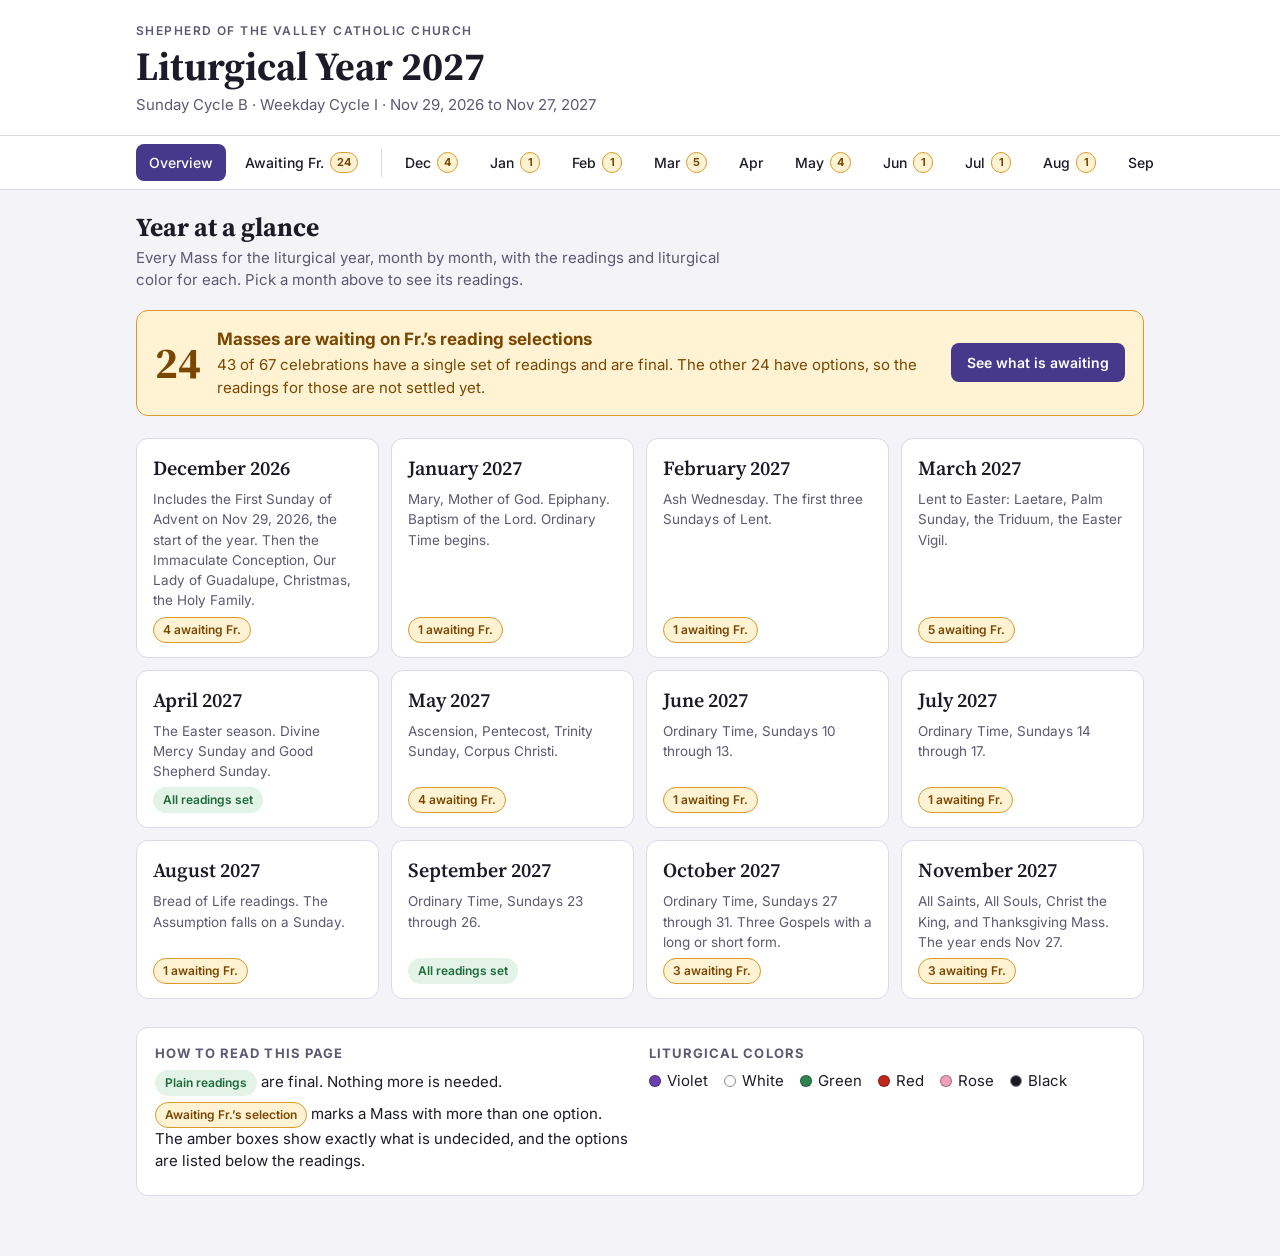
==== commit a74241f1: "Note that December includes the First Sunday of Advent on Nov 29 Co-Authored-By: Claude Sonnet 5.5 <" ====
--- a/index.html
+++ b/index.html
@@ -185,7 +185,7 @@
  s = special/alternate readings, aw = indexes of readings awaiting Fr., sl = options Fr. chooses from, pn = note on the choice.
 */
 const MONTHS = [
- {id:'dec', name:'December 2026', short:'Dec', blurb:'Advent begins. Immaculate Conception, Our Lady of Guadalupe, Christmas, the Holy Family.', e:[
+ {id:'dec', name:'December 2026', short:'Dec', blurb:'Includes the First Sunday of Advent on Nov 29, 2026, the start of the year. Then the Immaculate Conception, Our Lady of Guadalupe, Christmas, the Holy Family.', e:[
   {d:'2026-11-29', f:'First Sunday of Advent', c:'Violet', n:'Liturgical Year 2027 begins: Sunday Cycle B, Weekday Cycle I', r:['Isa 63:16b-17, 19b; 64:2-7','Ps 80:2-3, 15-16, 18-19','1 Cor 1:3-9','Ps 85:8','Mark 13:33-37']},
   {d:'2026-12-06', f:'Second Sunday of Advent', c:'Violet', r:['Isa 40:1-5, 9-11','Ps 85:9ab+10, 11-12, 13-14','2 Pet 3:8-14','Luke 3:4+6','Mark 1:1-8']},
   {d:'2026-12-08', f:'Solemnity of the Immaculate Conception of the Blessed Virgin Mary', c:'White', n:'Holy Day of Obligation (Tuesday)', r:['Gen 3:9-15, 20','Ps 98:1, 2-3ab, 3cd-4','Eph 1:3-6, 11-12','cf. Luke 1:28','Luke 1:26-38']},
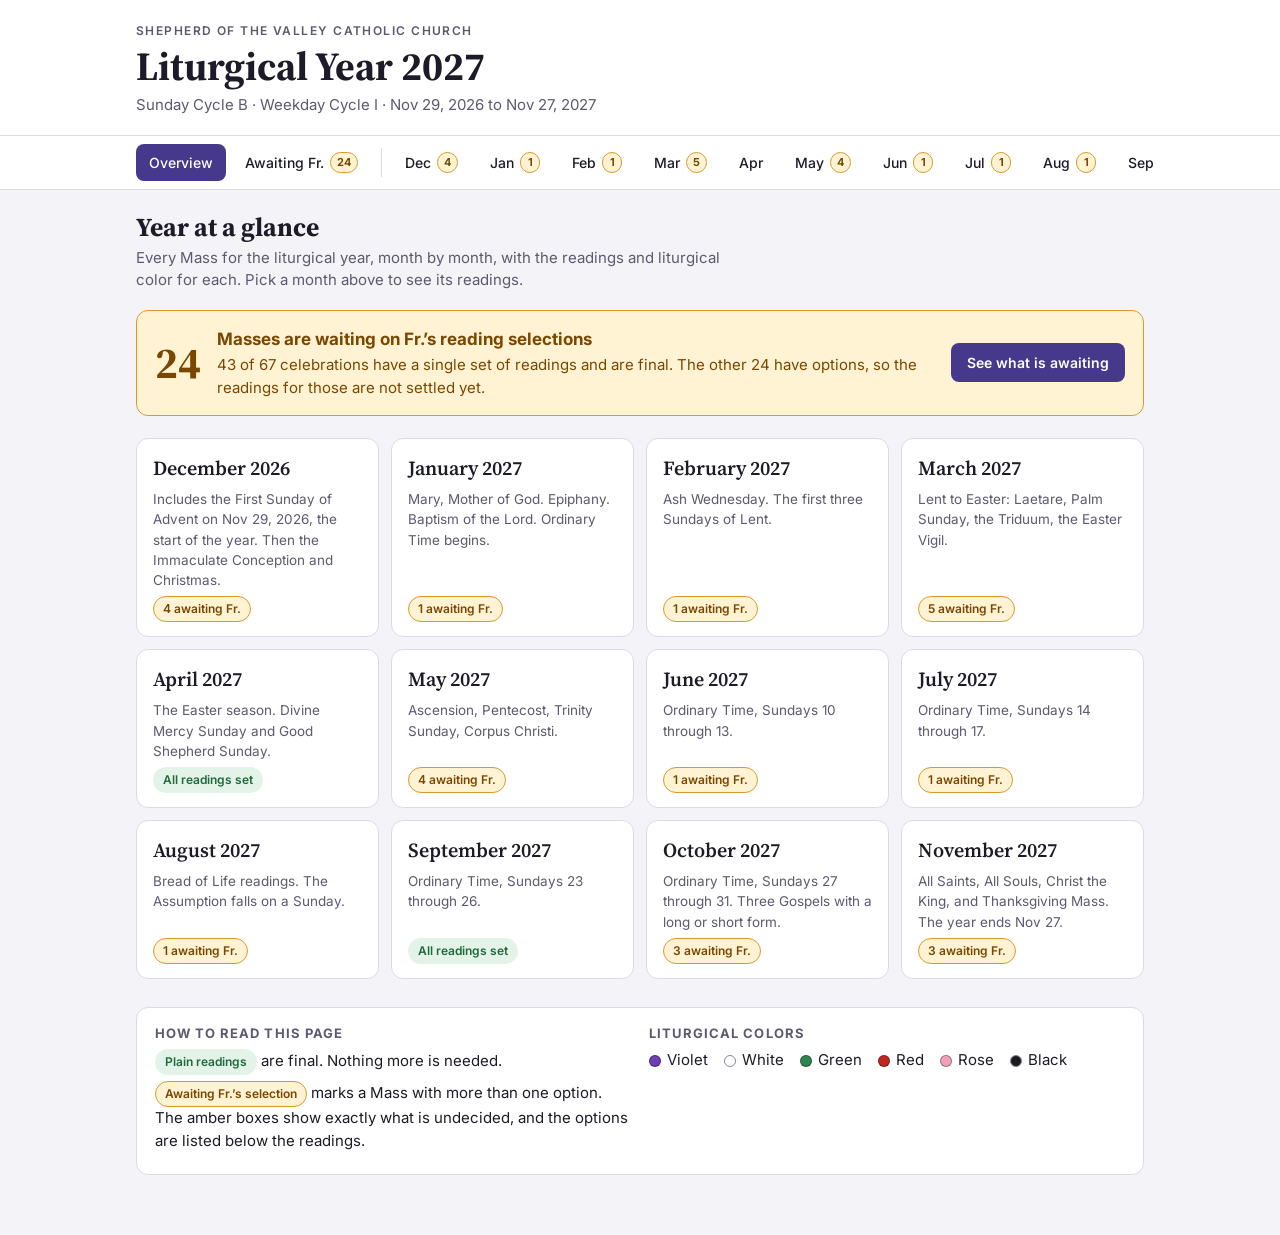
==== commit 523f2883: "Shorten December description Co-Authored-By: Claude Sonnet 5.5 <noreply@anthropic.com>" ====
--- a/index.html
+++ b/index.html
@@ -185,7 +185,7 @@
  s = special/alternate readings, aw = indexes of readings awaiting Fr., sl = options Fr. chooses from, pn = note on the choice.
 */
 const MONTHS = [
- {id:'dec', name:'December 2026', short:'Dec', blurb:'Includes the First Sunday of Advent on Nov 29, 2026, the start of the year. Then the Immaculate Conception, Our Lady of Guadalupe, Christmas, the Holy Family.', e:[
+ {id:'dec', name:'December 2026', short:'Dec', blurb:'Includes the First Sunday of Advent on Nov 29, 2026, the start of the year. Then the Immaculate Conception and Christmas.', e:[
   {d:'2026-11-29', f:'First Sunday of Advent', c:'Violet', n:'Liturgical Year 2027 begins: Sunday Cycle B, Weekday Cycle I', r:['Isa 63:16b-17, 19b; 64:2-7','Ps 80:2-3, 15-16, 18-19','1 Cor 1:3-9','Ps 85:8','Mark 13:33-37']},
   {d:'2026-12-06', f:'Second Sunday of Advent', c:'Violet', r:['Isa 40:1-5, 9-11','Ps 85:9ab+10, 11-12, 13-14','2 Pet 3:8-14','Luke 3:4+6','Mark 1:1-8']},
   {d:'2026-12-08', f:'Solemnity of the Immaculate Conception of the Blessed Virgin Mary', c:'White', n:'Holy Day of Obligation (Tuesday)', r:['Gen 3:9-15, 20','Ps 98:1, 2-3ab, 3cd-4','Eph 1:3-6, 11-12','cf. Luke 1:28','Luke 1:26-38']},
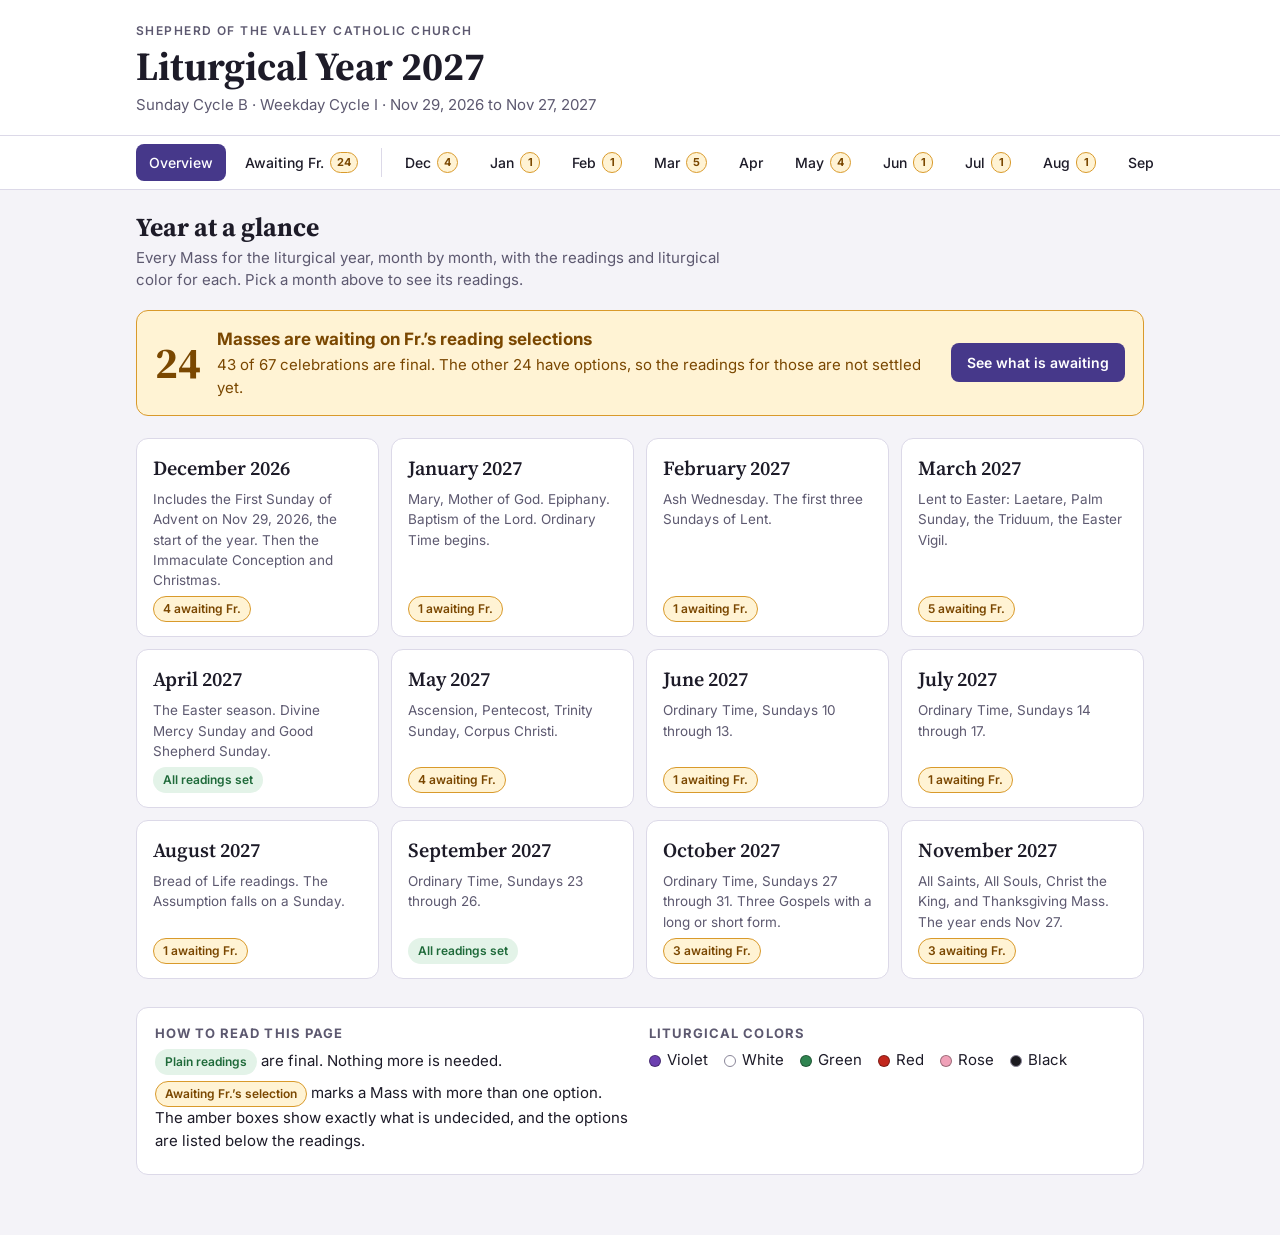
==== commit 41cf506d: "Add reading-selection planning page Choices are made on a separate planning page, sent as a link, an" ====
--- a/index.html
+++ b/index.html
@@ -8,165 +8,7 @@
 <link rel="preconnect" href="https://fonts.googleapis.com">
 <link rel="preconnect" href="https://fonts.gstatic.com" crossorigin>
 <link href="https://fonts.googleapis.com/css2?family=Inter:wght@400;500;600;700&family=Source+Serif+4:opsz,wght@8..60,500;8..60,600;8..60,700&display=swap" rel="stylesheet">
-<style>
-/* Layout: sticky month navigation over one reading column. Each celebration is a card: feast header, then the five readings, then (if needed) an amber "Awaiting Fr." panel listing the options. */
-:root {
-  --bg: #f4f3f8;
-  --card: #ffffff;
-  --line: #dcd9e8;
-  --text: #1d1b28;
-  --muted: #5d5970;
-  --accent: #46388a;
-  --accent-soft: #e9e6f7;
-  --wait-bg: #fff3d4;
-  --wait-line: #d99a2b;
-  --wait-text: #7a4700;
-  --done-bg: #e3f3e8;
-  --done-text: #1f6a3a;
-  --head: "Source Serif 4", Georgia, "Times New Roman", serif;
-  --body: "Inter", system-ui, -apple-system, "Segoe UI", Roboto, Arial, sans-serif;
-}
-@media (prefers-color-scheme: dark) {
-  :root:not([data-theme="light"]) {
-    --bg: #14131b; --card: #1e1c29; --line: #38344d; --text: #ecebf4; --muted: #a9a5bf;
-    --accent: #b9acff; --accent-soft: #2b2745;
-    --wait-bg: #3b2d0f; --wait-line: #a77a1f; --wait-text: #f3cd78;
-    --done-bg: #17321f; --done-text: #86d4a0;
-    color-scheme: dark;
-  }
-}
-:root[data-theme="dark"] {
-  --bg: #14131b; --card: #1e1c29; --line: #38344d; --text: #ecebf4; --muted: #a9a5bf;
-  --accent: #b9acff; --accent-soft: #2b2745;
-  --wait-bg: #3b2d0f; --wait-line: #a77a1f; --wait-text: #f3cd78;
-  --done-bg: #17321f; --done-text: #86d4a0;
-  color-scheme: dark;
-}
-* { box-sizing: border-box; }
-body { background: var(--bg); color: var(--text); font-family: var(--body); font-size: 15px; line-height: 1.5; margin: 0; }
-body::before { content: ""; position: fixed; inset: 0 0 auto; height: env(safe-area-inset-top, 0px); background: var(--card); z-index: 30; }
-.wrap { max-width: 1040px; margin: 0 auto; padding-left: max(16px, env(safe-area-inset-left, 0px)); padding-right: max(16px, env(safe-area-inset-right, 0px)); }
-a { color: var(--accent); }
-
-/* Masthead */
-.mast { background: var(--card); border-bottom: 1px solid var(--line); }
-.mast .wrap { padding-block: 22px 18px; }
-.parish { font-size: 12px; letter-spacing: .12em; text-transform: uppercase; color: var(--muted); font-weight: 600; margin: 0 0 4px; }
-h1 { font-family: var(--head); font-size: clamp(28px, 5vw, 40px); line-height: 1.1; margin: 0 0 6px; font-weight: 700; text-wrap: balance; }
-.sub { color: var(--muted); margin: 0; }
-
-/* Sticky navigation */
-nav { position: sticky; top: env(safe-area-inset-top, 0px); z-index: 20; background: var(--card); border-bottom: 1px solid var(--line); }
-nav .wrap { display: flex; gap: 6px; overflow-x: auto; padding-block: 8px; scrollbar-width: thin; }
-nav a { flex: none; text-decoration: none; color: var(--text); padding: 7px 12px; border-radius: 8px; font-weight: 500; font-size: 14px; display: inline-flex; align-items: center; gap: 6px; border: 1px solid transparent; }
-nav a:hover { background: var(--accent-soft); }
-nav a[aria-current="page"] { background: var(--accent); color: var(--card); }
-nav a:focus-visible, .btn:focus-visible, input:focus-visible + .tog, .mcard:focus-visible { outline: 2px solid var(--accent); outline-offset: 2px; }
-.dot-n { font-size: 11px; font-weight: 700; min-width: 20px; padding: 1px 6px; border-radius: 99px; background: var(--wait-bg); color: var(--wait-text); border: 1px solid var(--wait-line); text-align: center; }
-nav a[aria-current="page"] .dot-n { background: var(--wait-bg); }
-nav .sep { flex: none; width: 1px; background: var(--line); margin: 4px 4px; }
-
-main { padding-block: 22px 60px; }
-h2 { font-family: var(--head); font-size: 26px; margin: 0 0 4px; line-height: 1.2; text-wrap: balance; }
-.lede { color: var(--muted); margin: 0 0 18px; max-width: 65ch; }
-
-/* Status banner */
-.banner { background: var(--wait-bg); border: 1px solid var(--wait-line); color: var(--wait-text); border-radius: 12px; padding: 16px 18px; display: flex; gap: 16px; align-items: center; flex-wrap: wrap; margin-bottom: 22px; }
-.banner strong { font-size: 17px; }
-.banner p { margin: 2px 0 0; }
-.banner .big { font-family: var(--head); font-size: 44px; font-weight: 700; line-height: 1; }
-.banner .txt { flex: 1 1 260px; min-width: 0; }
-.btn { display: inline-block; background: var(--accent); color: var(--card); text-decoration: none; padding: 9px 16px; border-radius: 8px; font-weight: 600; font-size: 14px; }
-
-/* Home: month grid */
-.grid { display: grid; grid-template-columns: repeat(auto-fill, minmax(230px, 1fr)); gap: 12px; margin-bottom: 28px; }
-.mcard { display: flex; flex-direction: column; gap: 6px; background: var(--card); border: 1px solid var(--line); border-radius: 12px; padding: 14px 16px; text-decoration: none; color: var(--text); min-width: 0; }
-.mcard:hover { border-color: var(--accent); }
-.mcard .mn { font-family: var(--head); font-size: 20px; font-weight: 600; }
-.mcard .mb { color: var(--muted); font-size: 13.5px; flex: 1; }
-.pill { display: inline-block; font-size: 12px; font-weight: 600; padding: 3px 9px; border-radius: 99px; align-self: flex-start; }
-.pill.pend { background: var(--wait-bg); color: var(--wait-text); border: 1px solid var(--wait-line); }
-.pill.ok { background: var(--done-bg); color: var(--done-text); border: 1px solid transparent; }
-
-.key { background: var(--card); border: 1px solid var(--line); border-radius: 12px; padding: 16px 18px; display: grid; gap: 14px; }
-.key h3 { font-size: 13px; letter-spacing: .08em; text-transform: uppercase; color: var(--muted); margin: 0 0 6px; }
-.key-cols { display: grid; grid-template-columns: repeat(auto-fit, minmax(260px, 1fr)); gap: 18px; }
-.key p { margin: 0 0 6px; }
-.swatches { display: flex; flex-wrap: wrap; gap: 8px 16px; }
-.sw { display: inline-flex; align-items: center; gap: 6px; }
-
-/* Liturgical color dots */
-.cd { display: inline-block; width: 12px; height: 12px; border-radius: 50%; border: 1px solid rgba(0,0,0,.35); vertical-align: -1px; }
-.cd.violet { background: #6c3fb0; } .cd.white { background: #fff; border-color: #8a8699; }
-.cd.green { background: #2f8450; } .cd.red { background: #c2271d; }
-.cd.rose { background: #f0a1b8; } .cd.black { background: #1b1a1f; border-color: #8a8699; }
-
-/* Month view */
-.mhead { display: flex; justify-content: space-between; align-items: flex-end; gap: 12px; flex-wrap: wrap; margin-bottom: 16px; }
-.tog-l { display: inline-flex; align-items: center; gap: 8px; cursor: pointer; font-weight: 500; user-select: none; }
-.tog-l input { position: absolute; opacity: 0; }
-.tog { width: 38px; height: 22px; border-radius: 99px; background: var(--line); position: relative; transition: background .15s; flex: none; }
-.tog::after { content: ""; position: absolute; top: 3px; left: 3px; width: 16px; height: 16px; border-radius: 50%; background: var(--card); transition: transform .15s; }
-input:checked + .tog { background: var(--accent); }
-input:checked + .tog::after { transform: translateX(16px); }
-.cards { display: grid; gap: 14px; }
-.cel { background: var(--card); border: 1px solid var(--line); border-radius: 12px; overflow: hidden; }
-.cel.has-wait { border-color: var(--wait-line); }
-.cel-h { padding: 14px 18px 12px; display: grid; grid-template-columns: 78px 1fr; gap: 4px 14px; align-items: start; }
-.date { font-family: var(--head); text-align: center; border-right: 1px solid var(--line); padding-right: 12px; }
-.date .wd { font-size: 12px; text-transform: uppercase; letter-spacing: .1em; color: var(--muted); font-family: var(--body); font-weight: 600; }
-.date .dn { font-size: 30px; font-weight: 700; line-height: 1.05; }
-.date .mo { font-size: 13px; color: var(--muted); font-family: var(--body); }
-.feast { font-family: var(--head); font-size: 19px; font-weight: 600; line-height: 1.25; margin: 0; text-wrap: balance; }
-.meta { display: flex; flex-wrap: wrap; gap: 6px 14px; align-items: center; margin-top: 4px; font-size: 13.5px; color: var(--muted); }
-.note { margin: 6px 0 0; font-size: 14px; }
-.rd { display: grid; grid-template-columns: repeat(5, minmax(0, 1fr)); border-top: 1px solid var(--line); }
-.rd > div { padding: 10px 14px 12px; border-right: 1px solid var(--line); min-width: 0; overflow-wrap: anywhere; }
-.rd > div:last-child { border-right: 0; }
-.rd .l { display: block; font-size: 11px; font-weight: 600; letter-spacing: .09em; text-transform: uppercase; color: var(--muted); margin-bottom: 2px; }
-.rd .v { font-weight: 500; font-variant-numeric: tabular-nums; }
-.rd .aw { background: var(--wait-bg); box-shadow: inset 0 0 0 1px var(--wait-line); }
-.rd .aw .l { color: var(--wait-text); }
-.tag { display: inline-block; font-size: 11px; font-weight: 700; letter-spacing: .04em; color: var(--wait-text); text-transform: uppercase; }
-.rd .aw .v { color: var(--wait-text); font-weight: 400; font-size: 13.5px; }
-.rd .aw .v:empty { display: none; }
-.special { border-top: 1px solid var(--line); padding: 10px 18px; font-size: 14px; background: var(--accent-soft); }
-.special b { font-weight: 600; }
-.wait { border-top: 1px solid var(--wait-line); background: var(--wait-bg); color: var(--wait-text); padding: 14px 18px 16px; }
-.wait h4 { margin: 0 0 2px; font-size: 14px; letter-spacing: .04em; text-transform: uppercase; }
-.wait .pn { margin: 4px 0 8px; font-size: 14px; }
-.slot { margin-top: 12px; }
-.slot .sl { font-weight: 600; font-size: 14.5px; margin-bottom: 4px; }
-.slot ul { list-style: none; margin: 0; padding: 0; display: grid; gap: 4px; }
-.slot li { position: relative; padding-left: 24px; font-size: 14.5px; font-variant-numeric: tabular-nums; overflow-wrap: anywhere; }
-.slot li::before { content: ""; position: absolute; left: 2px; top: 4px; width: 12px; height: 12px; border: 2px solid var(--wait-line); border-radius: 50%; }
-.slot.multi li::before { border-radius: 3px; }
-.empty { padding: 30px; text-align: center; color: var(--muted); background: var(--card); border: 1px dashed var(--line); border-radius: 12px; }
-
-/* Awaiting view */
-.group { margin-bottom: 28px; }
-.group h3 { font-family: var(--head); font-size: 21px; margin: 0 0 10px; display: flex; align-items: baseline; gap: 10px; flex-wrap: wrap; }
-.group h3 a { font-family: var(--body); font-size: 13px; font-weight: 500; }
-.aw-card { background: var(--card); border: 1px solid var(--wait-line); border-radius: 12px; margin-bottom: 12px; overflow: hidden; }
-.aw-card .top { padding: 12px 18px 0; display: flex; gap: 12px; align-items: baseline; flex-wrap: wrap; }
-.aw-card .top .d { font-weight: 700; font-variant-numeric: tabular-nums; }
-.aw-card .top .f { font-family: var(--head); font-size: 17px; font-weight: 600; }
-.aw-card .wait { border-top: 0; background: transparent; padding-top: 4px; }
-
-@media (max-width: 900px) {
-  .rd { grid-template-columns: 1fr; }
-  .rd > div { border-right: 0; border-bottom: 1px solid var(--line); display: grid; grid-template-columns: 112px minmax(0, 1fr); gap: 10px; padding: 9px 16px; }
-  .rd > div:last-child { border-bottom: 0; }
-  .rd .l { margin: 3px 0 0; }
-}
-@media (max-width: 520px) {
-  .cel-h { grid-template-columns: 56px 1fr; padding-inline: 14px; }
-  .date .dn { font-size: 24px; }
-  .special, .wait { padding-inline: 14px; }
-  .banner .big { font-size: 36px; }
-}
-@media (prefers-reduced-motion: reduce) { .tog, .tog::after { transition: none; } }
-</style>
+<link rel="stylesheet" href="style.css">
 </head>
 <body>
 
@@ -178,165 +20,16 @@
 <nav aria-label="Pages"><div class="wrap" id="nav"></div></nav>
 <main><div class="wrap" id="view" aria-live="polite"></div></main>
 
+<script src="data.js"></script>
+<script src="resolve.js"></script>
 <script>
-/* ---------- DATA ----------
- One entry per celebration:
- d = date, f = feast, c = color, n = note, r = [1st reading, psalm, 2nd reading, acclamation, gospel],
- s = special/alternate readings, aw = indexes of readings awaiting Fr., sl = options Fr. chooses from, pn = note on the choice.
-*/
-const MONTHS = [
- {id:'dec', name:'December 2026', short:'Dec', blurb:'Includes the First Sunday of Advent on Nov 29, 2026, the start of the year. Then the Immaculate Conception and Christmas.', e:[
-  {d:'2026-11-29', f:'First Sunday of Advent', c:'Violet', n:'Liturgical Year 2027 begins: Sunday Cycle B, Weekday Cycle I', r:['Isa 63:16b-17, 19b; 64:2-7','Ps 80:2-3, 15-16, 18-19','1 Cor 1:3-9','Ps 85:8','Mark 13:33-37']},
-  {d:'2026-12-06', f:'Second Sunday of Advent', c:'Violet', r:['Isa 40:1-5, 9-11','Ps 85:9ab+10, 11-12, 13-14','2 Pet 3:8-14','Luke 3:4+6','Mark 1:1-8']},
-  {d:'2026-12-08', f:'Solemnity of the Immaculate Conception of the Blessed Virgin Mary', c:'White', n:'Holy Day of Obligation (Tuesday)', r:['Gen 3:9-15, 20','Ps 98:1, 2-3ab, 3cd-4','Eph 1:3-6, 11-12','cf. Luke 1:28','Luke 1:26-38']},
-  {d:'2026-12-12', f:'Feast of Our Lady of Guadalupe', c:'White', r:['Zech 2:14-17','Jdt 13:18bcde, 19','None','(non-biblical verse)','Luke 1:26-38'], s:'<b>Alternates:</b> 1st Reading Rev 11:19a; 12:1-6a, 10ab · Gospel Luke 1:39-47', aw:[0,4], sl:[
-    ['1st Reading',['Zech 2:14-17','Rev 11:19a; 12:1-6a, 10ab']],
-    ['Gospel',['Luke 1:26-38','Luke 1:39-47']]]},
-  {d:'2026-12-13', f:'Third Sunday of Advent (Gaudete Sunday)', c:'Rose or Violet', r:['Isa 61:1-2a, 10-11','Luke 1:46-48, 49-50, 53-54','1 Thess 5:16-24','Isa 61:1 (cited in Luke 4:18)','John 1:6-8, 19-28']},
-  {d:'2026-12-20', f:'Fourth Sunday of Advent', c:'Violet', r:['2 Sam 7:1-5, 8b-12, 14a, 16','Ps 89:2-3, 4-5, 27+29','Rom 16:25-27','Luke 1:38','Luke 1:26-38']},
-  {d:'2026-12-24', f:'Vigil Mass of the Nativity of the Lord', c:'White', n:'Early evening of Dec 24 (Christmas Eve), with readings anticipating the birth (Jesus’ genealogy). Fulfills the Christmas obligation.', r:['Isa 62:1-5','Ps 89:4-5, 16-17, 27+29','Acts 13:16-17, 22-25','(no citation)','Matt 1:1-25 or 1:18-25'], aw:[4], sl:[
-    ['Gospel',['Matt 1:1-25 (long form)','Matt 1:18-25 (short form)']]]},
-  {d:'2026-12-24', f:'The Nativity of the Lord: Mass during the Night', c:'White', n:'Traditional “Midnight Mass”: late night of Dec 24 into Christmas, with Luke’s account of the birth. Also fulfills the Christmas obligation.', r:['Isa 9:1-6','Ps 96:1-2a, 2b-3, 11-12, 13','Titus 2:11-14','Luke 2:10-11','Luke 2:1-14']},
-  {d:'2026-12-25', f:'Solemnity of the Nativity of the Lord (Christmas): Mass during the Day', c:'White', n:'Holy Day of Obligation (Friday)', r:['Isa 52:7-10','Ps 98:1, 2-3a, 3b-4, 5-6','Heb 1:1-6','(no citation)','John 1:1-18 or 1:1-5, 9-14'], s:'<b>Mass at Dawn:</b> Isa 62:11-12 · Ps 97:1+6, 11-12 · Titus 3:4-7 · Luke 2:14 · Luke 2:15-20', aw:[4], sl:[
-    ['Gospel',['John 1:1-18 (long form)','John 1:1-5, 9-14 (short form)']]]},
-  {d:'2026-12-27', f:'Feast of the Holy Family of Jesus, Mary, and Joseph', c:'White', r:['Sir 3:3-7, 14-17a','Ps 128:1-2, 3, 4-5','Col 3:12-21 or 3:12-17','Heb 1:1-2','Luke 2:22-40 or 2:22, 39-40'], s:'<b>Optional Year B readings:</b> Gen 15:1-6; 21:1-3 · Ps 105:1-2, 3-4, 5-6, 8-9 · Heb 11:8, 11-12, 17-19', aw:[0,1,2,3,4], sl:[
-    ['Set of readings',['Standard readings: Sir 3:3-7, 14-17a · Ps 128:1-2, 3, 4-5 · Col 3:12-21 · Accl. Col 3:15a+16a','Optional Year B readings: Gen 15:1-6; 21:1-3 · Ps 105:1-2, 3-4, 5-6, 8-9 · Heb 11:8, 11-12, 17-19 · Accl. Heb 1:1-2']],
-    ['2nd Reading (if standard set)',['Col 3:12-21 (long form)','Col 3:12-17 (short form)']],
-    ['Gospel',['Luke 2:22-40 (long form)','Luke 2:22, 39-40 (short form)']]]}
- ]},
- {id:'jan', name:'January 2027', short:'Jan', blurb:'Mary, Mother of God. Epiphany. Baptism of the Lord. Ordinary Time begins.', e:[
-  {d:'2027-01-01', f:'Solemnity of Mary, the Holy Mother of God', c:'White', n:'Holy Day of Obligation (Friday)', r:['Num 6:22-27','Ps 67:2-3, 5, 6+8','Gal 4:4-7','Heb 1:1-2','Luke 2:16-21']},
-  {d:'2027-01-03', f:'Solemnity of the Epiphany of the Lord', c:'White', r:['Isa 60:1-6','Ps 72:1-2, 7-8, 10-11, 12-13','Eph 3:2-3a, 5-6','Matt 2:2','Matt 2:1-12']},
-  {d:'2027-01-10', f:'Feast of the Baptism of the Lord', c:'White', n:'Christmas Season ends', r:['Isa 42:1-4, 6-7','Ps 29:1-2, 3ac+4, 3b+9b-10','Acts 10:34-38','cf. Mark 9:7','Mark 1:7-11'], s:'<b>Optional Year B readings:</b> Isa 55:1-11 · Isa 12:2-3, 4bcd, 5-6 · 1 John 5:1-9 · Acclamation cf. John 1:29', aw:[0,1,2,3], pn:'The Gospel is Mark 1:7-11 either way.', sl:[
-    ['Set of readings',['Standard readings: Isa 42:1-4, 6-7 · Ps 29:1-2, 3ac+4, 3b+9b-10 · Acts 10:34-38 · Accl. cf. Mark 9:7','Optional Year B readings: Isa 55:1-11 · Isa 12:2-3, 4bcd, 5-6 · 1 John 5:1-9 · Accl. cf. John 1:29']]]},
-  {d:'2027-01-17', f:'Second Sunday in Ordinary Time', c:'Green', r:['1 Sam 3:3b-10, 19','Ps 40:2+4, 7-8a, 8b-9, 10','1 Cor 6:13c-15a, 17-20','John 1:41+17b','John 1:35-42']},
-  {d:'2027-01-24', f:'Third Sunday in Ordinary Time', c:'Green', n:'Sunday of the Word of God', r:['Jonah 3:1-5, 10','Ps 25:4-5, 6-7, 8-9','1 Cor 7:29-31','Mark 1:15','Mark 1:14-20']},
-  {d:'2027-01-31', f:'Fourth Sunday in Ordinary Time', c:'Green', r:['Deut 18:15-20','Ps 95:1-2, 6-7b, 7c-9','1 Cor 7:32-35','Matt 4:16','Mark 1:21-28']}
- ]},
- {id:'feb', name:'February 2027', short:'Feb', blurb:'Ash Wednesday. The first three Sundays of Lent.', e:[
-  {d:'2027-02-07', f:'Fifth Sunday in Ordinary Time', c:'Green', r:['Job 7:1-4, 6-7','Ps 147:1-2, 3-4, 5-6','1 Cor 9:16-19, 22-23','Matt 8:17','Mark 1:29-39']},
-  {d:'2027-02-10', f:'Ash Wednesday', c:'Violet', n:'Not a Holy Day of Obligation; day of fasting and abstinence', r:['Joel 2:12-18','Ps 51:3-4, 5-6ab, 12-13, 14+17','2 Cor 5:20–6:2','See Ps 95:8','Matt 6:1-6, 16-18']},
-  {d:'2027-02-14', f:'First Sunday of Lent', c:'Violet', r:['Gen 9:8-15','Ps 25:4-5, 6-7, 8-9','1 Pet 3:18-22','Matt 4:4b','Mark 1:12-15']},
-  {d:'2027-02-21', f:'Second Sunday of Lent', c:'Violet', r:['Gen 22:1-2, 9a, 10-13, 15-18','Ps 116:10+15, 16-17, 18-19','Rom 8:31b-34','cf. Matt 17:5','Mark 9:2-10']},
-  {d:'2027-02-28', f:'Third Sunday of Lent', c:'Violet', r:['Exod 20:1-17 or 20:1-3, 7-8, 12-17','Ps 19:8, 9, 10, 11','1 Cor 1:22-25','John 3:16','John 2:13-25'], s:'<b>If celebrating the First Scrutiny (OCIA), use Year A:</b> Exod 17:3-7 · Ps 95:1-2, 6-7b, 7c-9 · Rom 5:1-2, 5-8 · cf. John 4:42+15 · John 4:5-42', aw:[0,1,2,3,4], sl:[
-    ['Set of readings',['Year B readings: Exod 20 · Ps 19:8, 9, 10, 11 · 1 Cor 1:22-25 · John 2:13-25','Year A readings for the First Scrutiny (OCIA): Exod 17:3-7 · Ps 95:1-2, 6-7b, 7c-9 · Rom 5:1-2, 5-8 · John 4:5-42']],
-    ['1st Reading (if Year B)',['Exod 20:1-17 (long form)','Exod 20:1-3, 7-8, 12-17 (short form)']],
-    ['Gospel (if Year A)',['John 4:5-42 (long form)','John 4:5-15, 19b-26, 39a, 40-42 (short form)']]]}
- ]},
- {id:'mar', name:'March 2027', short:'Mar', blurb:'Lent to Easter: Laetare, Palm Sunday, the Triduum, the Easter Vigil.', e:[
-  {d:'2027-03-07', f:'Fourth Sunday of Lent (Laetare Sunday)', c:'Rose or Violet', r:['2 Chr 36:14-16, 19-23','Ps 137:1-2, 3, 4-5, 6','Eph 2:4-10','John 3:16','John 3:14-21'], s:'<b>If celebrating the Second Scrutiny (OCIA), use Year A:</b> 1 Sam 16:1b, 6-7, 10-13a · Ps 23:1-3a, 3b-4, 5, 6 · Eph 5:8-14 · John 8:12 · John 9:1-41', aw:[0,1,2,3,4], sl:[
-    ['Set of readings',['Year B readings: 2 Chr 36:14-16, 19-23 · Ps 137:1-2, 3, 4-5, 6 · Eph 2:4-10 · John 3:14-21','Year A readings for the Second Scrutiny (OCIA): 1 Sam 16:1b, 6-7, 10-13a · Ps 23 · Eph 5:8-14 · John 9:1-41']],
-    ['Gospel (if Year A)',['John 9:1-41 (long form)','John 9:1, 6-9, 13-17, 34-38 (short form)']]]},
-  {d:'2027-03-14', f:'Fifth Sunday of Lent', c:'Violet', r:['Jer 31:31-34','Ps 51:3-4, 12-13, 14-15','Heb 5:7-9','John 12:26','John 12:20-33'], s:'<b>If celebrating the Third Scrutiny (OCIA), use Year A:</b> Ezek 37:12-14 · Ps 130:1-2, 3-4, 5-6, 7-8 · Rom 8:8-11 · John 11:25a+26 · John 11:1-45', aw:[0,1,2,3,4], sl:[
-    ['Set of readings',['Year B readings: Jer 31:31-34 · Ps 51:3-4, 12-13, 14-15 · Heb 5:7-9 · John 12:20-33','Year A readings for the Third Scrutiny (OCIA): Ezek 37:12-14 · Ps 130 · Rom 8:8-11 · John 11:1-45']],
-    ['Gospel (if Year A)',['John 11:1-45 (long form)','John 11:3-7, 17, 20-27, 33b-45 (short form)']]]},
-  {d:'2027-03-21', f:'Palm Sunday of the Passion of the Lord', c:'Red', n:'Holy Week begins', r:['Isa 50:4-7','Ps 22:8-9, 17-18, 19-20, 23-24','Phil 2:6-11','Phil 2:8-9','Mark 14:1–15:47 or 15:1-39'], s:'<b>Procession with Palms Gospel:</b> Mark 11:1-10 or John 12:12-16', aw:[4], sl:[
-    ['Gospel at the Procession with Palms',['Mark 11:1-10','John 12:12-16']],
-    ['Passion Gospel',['Mark 14:1–15:47 (long form)','Mark 15:1-39 (short form)']]]},
-  {d:'2027-03-25', f:'Holy Thursday: Evening Mass of the Lord’s Supper', c:'White', n:'Lent ends. Sacred Paschal Triduum begins.', r:['Exod 12:1-8, 11-14','Ps 116:12-13, 15-16, 17-18','1 Cor 11:23-26','John 13:34','John 13:1-15']},
-  {d:'2027-03-26', f:'Good Friday of the Passion of the Lord', c:'Red', n:'Celebration of the Lord’s Passion (no Mass); fasting and abstinence', r:['Isa 52:13–53:12','Ps 31:2+6, 12-13, 15-16, 17+25','Heb 4:14-16; 5:7-9','Phil 2:8-9','John 18:1–19:42']},
-  {d:'2027-03-27', f:'Easter Vigil in the Holy Night', c:'White', n:'Fulfills the Easter Sunday obligation', r:['Up to 7 OT readings (see below)','Responses (see below)','Rom 6:3-11','Ps 118:1-2, 16-17, 22-23','Mark 16:1-7'], s:'<b>OT readings (at least three, always including #3), with responses:</b> 1) Gen 1:1–2:2 or 1:1, 26-31a — Ps 104:1-2, 5-6, 10+12, 13-14, 24+35 or Ps 33:4-5, 6-7, 12-13, 20-22 · 2) Gen 22:1-18 or 22:1-2, 9a, 10-13, 15-18 — Ps 16:5+8, 9-10, 11 · 3) Exod 14:15–15:1 — Exod 15:1-2, 3-4, 5-6, 17-18 · 4) Isa 54:5-14 — Ps 30:2+4, 5-6, 11-12a+13b · 5) Isa 55:1-11 — Isa 12:2-3, 4bcd, 5-6 · 6) Bar 3:9-15, 32–4:4 — Ps 19:8, 9, 10, 11 · 7) Ezek 36:16-17a, 18-28 — Ps 42:3, 5; 43:3, 4 (if Baptism) or Isa 12:2-3, 4bcd, 5-6 or Ps 51:12-13, 14-15, 18-19', aw:[0,1], pn:'The Epistle (Rom 6:3-11), Psalm 118, and Gospel (Mark 16:1-7) are fixed.', sl:[
-    ['Old Testament readings: check each one to use (at least three; #3 is required)',['1) Gen 1:1–2:2 (Creation)','2) Gen 22:1-18 (Sacrifice of Isaac), response Ps 16:5+8, 9-10, 11','3) Exod 14:15–15:1 (Red Sea), response Exod 15:1-2, 3-4, 5-6, 17-18 [required]','4) Isa 54:5-14, response Ps 30:2+4, 5-6, 11-12a+13b','5) Isa 55:1-11, response Isa 12:2-3, 4bcd, 5-6','6) Bar 3:9-15, 32–4:4, response Ps 19:8, 9, 10, 11','7) Ezek 36:16-17a, 18-28'],true],
-    ['Reading 1 (if used)',['Gen 1:1–2:2 (long form)','Gen 1:1, 26-31a (short form)']],
-    ['Response after Reading 1',['Ps 104:1-2, 5-6, 10+12, 13-14, 24+35','Ps 33:4-5, 6-7, 12-13, 20-22']],
-    ['Reading 2 (if used)',['Gen 22:1-18 (long form)','Gen 22:1-2, 9a, 10-13, 15-18 (short form)']],
-    ['Response after Reading 7',['Ps 42:3, 5; 43:3, 4 (when Baptism is celebrated)','Isa 12:2-3, 4bcd, 5-6','Ps 51:12-13, 14-15, 18-19']]]},
-  {d:'2027-03-28', f:'Easter Sunday of the Resurrection of the Lord', c:'White', r:['Acts 10:34a, 37-43','Ps 118:1-2, 16-17, 22-23','Col 3:1-4 or 1 Cor 5:6b-8','Sequence; cf. 1 Cor 5:7b-8a','John 20:1-9'], s:'<b>Gospel alternates:</b> Mark 16:1-7 (Vigil Gospel) · Luke 24:13-35 (afternoon or evening Masses)', aw:[2,4], sl:[
-    ['2nd Reading',['Col 3:1-4','1 Cor 5:6b-8']],
-    ['Gospel',['John 20:1-9','Mark 16:1-7 (Easter Vigil Gospel)','Luke 24:13-35 (afternoon or evening Masses)']]]}
- ]},
- {id:'apr', name:'April 2027', short:'Apr', blurb:'The Easter season. Divine Mercy Sunday and Good Shepherd Sunday.', e:[
-  {d:'2027-04-04', f:'Second Sunday of Easter (Sunday of Divine Mercy)', c:'White', r:['Acts 4:32-35','Ps 118:2-4, 13-15, 22-24','1 John 5:1-6','John 20:29','John 20:19-31']},
-  {d:'2027-04-11', f:'Third Sunday of Easter', c:'White', r:['Acts 3:13-15, 17-19','Ps 4:2, 4, 7-8, 9','1 John 2:1-5a','cf. Luke 24:32','Luke 24:35-48']},
-  {d:'2027-04-18', f:'Fourth Sunday of Easter', c:'White', n:'Good Shepherd Sunday; World Day of Prayer for Vocations', r:['Acts 4:8-12','Ps 118:1+8-9, 21-23, 26+21+29','1 John 3:1-2','John 10:14','John 10:11-18']},
-  {d:'2027-04-25', f:'Fifth Sunday of Easter', c:'White', r:['Acts 9:26-31','Ps 22:26-27, 28+30, 31-32','1 John 3:18-24','John 15:4a+5b','John 15:1-8']}
- ]},
- {id:'may', name:'May 2027', short:'May', blurb:'Ascension, Pentecost, Trinity Sunday, Corpus Christi.', e:[
-  {d:'2027-05-02', f:'Sixth Sunday of Easter', c:'White', r:['Acts 10:25-26, 34-35, 44-48','Ps 98:1, 2-3a, 3b-4','1 John 4:7-10','John 14:23','John 15:9-17']},
-  {d:'2027-05-09', f:'The Ascension of the Lord', c:'White', n:'Transferred to Sunday (replaces the Seventh Sunday of Easter)', r:['Acts 1:1-11','Ps 47:2-3, 6-7, 8-9','Eph 1:17-23','Matt 28:19a+20b','Mark 16:15-20'], s:'<b>Optional Year B 2nd Reading:</b> Eph 4:1-13 or 4:1-7, 11-13. If the Ascension were kept on Thu May 6, this Sunday would be the Seventh Sunday of Easter: Acts 1:15-17, 20a, 20c-26 · Ps 103:1-2, 11-12, 19-20 · 1 John 4:11-16 · cf. John 14:18 · John 17:11b-19', aw:[2], sl:[
-    ['2nd Reading',['Eph 1:17-23','Eph 4:1-13 (Year B option, long form)','Eph 4:1-7, 11-13 (Year B option, short form)']]]},
-  {d:'2027-05-15', f:'The Solemnity of Pentecost: Vigil', c:'Red', r:['Gen 11:1-9','Ps 104:1-2, 24+35, 27-28, 29b-30','Rom 8:22-27','(no citation)','John 7:37-39'], s:'<b>1st Reading options:</b> Gen 11:1-9 or Exod 19:3-8a, 16-20b or Ezek 37:1-14 or Joel 3:1-5. The extended Vigil uses all four, each with its own response.', aw:[0,1], sl:[
-    ['Form of the Vigil',['Simple form (one 1st Reading, below)','Extended form (all four readings, each with its own response)']],
-    ['1st Reading (simple form)',['Gen 11:1-9','Exod 19:3-8a, 16-20b','Ezek 37:1-14','Joel 3:1-5']],
-    ['Response after Exodus (extended form)',['Dan 3:52, 53, 54, 55, 56','Ps 19:8, 9, 10, 11']]]},
-  {d:'2027-05-16', f:'The Solemnity of Pentecost', c:'Red', n:'Easter Season ends', r:['Acts 2:1-11','Ps 104:1+24, 29-30, 31+34','1 Cor 12:3b-7, 12-13','Sequence','John 20:19-23'], s:'<b>Optional Year B readings:</b> 2nd Reading Gal 5:16-25 · Gospel John 15:26-27; 16:12-15', aw:[2,4], sl:[
-    ['2nd Reading',['1 Cor 12:3b-7, 12-13','Gal 5:16-25 (Year B option)']],
-    ['Gospel',['John 20:19-23','John 15:26-27; 16:12-15 (Year B option)']]]},
-  {d:'2027-05-23', f:'The Solemnity of the Most Holy Trinity', c:'White', r:['Deut 4:32-34, 39-40','Ps 33:4-5, 6+9, 18-19, 20+22','Rom 8:14-17','cf. Rev 1:8','Matt 28:16-20']},
-  {d:'2027-05-30', f:'The Solemnity of the Most Holy Body and Blood of Christ', c:'White', r:['Exod 24:3-8','Ps 116:12-13, 15-16, 17-18','Heb 9:11-15','Sequence (optional); John 6:51','Mark 14:12-16, 22-26'], aw:[3], sl:[
-    ['Sequence (Lauda Sion, optional)',['Full Sequence','Short form (begins “Lo! the angel’s food is given”)','Omit the Sequence']]]}
- ]},
- {id:'jun', name:'June 2027', short:'Jun', blurb:'Ordinary Time, Sundays 10 through 13.', e:[
-  {d:'2027-06-06', f:'Tenth Sunday in Ordinary Time', c:'Green', r:['Gen 3:9-15','Ps 130:1-2, 3-4, 5-6, 7-8','2 Cor 4:13–5:1','John 12:31b-32','Mark 3:20-35']},
-  {d:'2027-06-13', f:'Eleventh Sunday in Ordinary Time', c:'Green', r:['Ezek 17:22-24','Ps 92:2-3, 13-14, 15-16','2 Cor 5:6-10','(no citation)','Mark 4:26-34']},
-  {d:'2027-06-20', f:'Twelfth Sunday in Ordinary Time', c:'Green', r:['Job 38:1, 8-11','Ps 107:23-24, 25-26, 28-29, 30-31','2 Cor 5:14-17','Luke 7:16','Mark 4:35-41']},
-  {d:'2027-06-27', f:'Thirteenth Sunday in Ordinary Time', c:'Green', r:['Wis 1:13-15; 2:23-24','Ps 30:2+4, 5-6, 11-12a+13b','2 Cor 8:7, 9, 13-15','cf. 2 Tim 1:10','Mark 5:21-43 or 5:21-24, 35-43'], aw:[4], sl:[
-    ['Gospel',['Mark 5:21-43 (long form)','Mark 5:21-24, 35-43 (short form)']]]}
- ]},
- {id:'jul', name:'July 2027', short:'Jul', blurb:'Ordinary Time, Sundays 14 through 17.', e:[
-  {d:'2027-07-04', f:'Fourteenth Sunday in Ordinary Time', c:'Green', r:['Ezek 2:2-5','Ps 123:1-2a, 2bc, 3-4','2 Cor 12:7-10','cf. Luke 4:18','Mark 6:1-6']},
-  {d:'2027-07-11', f:'Fifteenth Sunday in Ordinary Time', c:'Green', r:['Amos 7:12-15','Ps 85:9ab+10, 11-12, 13-14','Eph 1:3-14 or 1:3-10','cf. Eph 1:17-18','Mark 6:7-13'], aw:[2], sl:[
-    ['2nd Reading',['Eph 1:3-14 (long form)','Eph 1:3-10 (short form)']]]},
-  {d:'2027-07-18', f:'Sixteenth Sunday in Ordinary Time', c:'Green', r:['Jer 23:1-6','Ps 23:1-3a, 3b-4, 5, 6','Eph 2:13-18','John 10:27','Mark 6:30-34']},
-  {d:'2027-07-25', f:'Seventeenth Sunday in Ordinary Time', c:'Green', r:['2 Kgs 4:42-44','Ps 145:10-11, 15-16, 17-18','Eph 4:1-6','Luke 7:16','John 6:1-15']}
- ]},
- {id:'aug', name:'August 2027', short:'Aug', blurb:'Bread of Life readings. The Assumption falls on a Sunday.', e:[
-  {d:'2027-08-01', f:'Eighteenth Sunday in Ordinary Time', c:'Green', r:['Exod 16:2-4, 12-15','Ps 78:3-4, 23-24, 25+54','Eph 4:17, 20-24','Matt 4:4b','John 6:24-35']},
-  {d:'2027-08-08', f:'Nineteenth Sunday in Ordinary Time', c:'Green', r:['1 Kgs 19:4-8','Ps 34:2-3, 4-5, 6-7, 8-9','Eph 4:30–5:2','John 6:51','John 6:41-51']},
-  {d:'2027-08-14', f:'Vigil Mass of the Solemnity of the Assumption of the Blessed Virgin Mary', c:'White', n:'Saturday evening; fulfills the Sunday/Assumption obligation', r:['1 Chr 15:3-4, 15-16; 16:1-2','Ps 132:6-7, 9-10, 13-14','1 Cor 15:54b-57','Luke 11:28','Luke 11:27-28']},
-  {d:'2027-08-15', f:'Solemnity of the Assumption of the Blessed Virgin Mary', c:'White', n:'Falls on Sunday (replaces the 20th Sunday in Ordinary Time)', r:['Rev 11:19a; 12:1-6a, 10ab','Ps 45:10, 11, 12, 16','1 Cor 15:20-27','(non-biblical verse)','Luke 1:39-56']},
-  {d:'2027-08-22', f:'Twenty-First Sunday in Ordinary Time', c:'Green', r:['Josh 24:1-2a, 15-17, 18b','Ps 34:2-3, 16-17, 18-19, 20-21','Eph 5:21-32 or 5:2a, 25-32','cf. John 6:63c+68c','John 6:60-69'], aw:[2], sl:[
-    ['2nd Reading',['Eph 5:21-32 (long form)','Eph 5:2a, 25-32 (short form)']]]},
-  {d:'2027-08-29', f:'Twenty-Second Sunday in Ordinary Time', c:'Green', r:['Deut 4:1-2, 6-8','Ps 15:2-3a, 3b-4a, 4b-5','Jas 1:17-18, 21b-22, 27','Jas 1:18','Mark 7:1-8, 14-15, 21-23']}
- ]},
- {id:'sep', name:'September 2027', short:'Sep', blurb:'Ordinary Time, Sundays 23 through 26.', e:[
-  {d:'2027-09-05', f:'Twenty-Third Sunday in Ordinary Time', c:'Green', r:['Isa 35:4-7a','Ps 146:6c-7, 8-9a, 9b-10','Jas 2:1-5','cf. Matt 4:23','Mark 7:31-37']},
-  {d:'2027-09-12', f:'Twenty-Fourth Sunday in Ordinary Time', c:'Green', r:['Isa 50:5-9a','Ps 116:1-2, 3-4, 5-6, 8-9','Jas 2:14-18','Gal 6:14','Mark 8:27-35']},
-  {d:'2027-09-19', f:'Twenty-Fifth Sunday in Ordinary Time', c:'Green', r:['Wis 2:12, 17-20','Ps 54:3-4, 5, 6-8','Jas 3:16–4:3','cf. 2 Thess 2:14','Mark 9:30-37']},
-  {d:'2027-09-26', f:'Twenty-Sixth Sunday in Ordinary Time', c:'Green', r:['Num 11:25-29','Ps 19:8, 10, 12-13, 14','Jas 5:1-6','cf. John 17:17b+a','Mark 9:38-43, 45, 47-48']}
- ]},
- {id:'oct', name:'October 2027', short:'Oct', blurb:'Ordinary Time, Sundays 27 through 31. Three Gospels with a long or short form.', e:[
-  {d:'2027-10-03', f:'Twenty-Seventh Sunday in Ordinary Time', c:'Green', r:['Gen 2:18-24','Ps 128:1-2, 3, 4-5, 6','Heb 2:9-11','1 John 4:12','Mark 10:2-16 or 10:2-12'], aw:[4], sl:[
-    ['Gospel',['Mark 10:2-16 (long form)','Mark 10:2-12 (short form)']]]},
-  {d:'2027-10-10', f:'Twenty-Eighth Sunday in Ordinary Time', c:'Green', r:['Wis 7:7-11','Ps 90:12-13, 14-15, 16-17','Heb 4:12-13','Matt 5:3','Mark 10:17-30 or 10:17-27'], aw:[4], sl:[
-    ['Gospel',['Mark 10:17-30 (long form)','Mark 10:17-27 (short form)']]]},
-  {d:'2027-10-17', f:'Twenty-Ninth Sunday in Ordinary Time', c:'Green', r:['Isa 53:10-11','Ps 33:4-5, 18-19, 20+22','Heb 4:14-16','Mark 10:45','Mark 10:35-45 or 10:42-45'], aw:[4], sl:[
-    ['Gospel',['Mark 10:35-45 (long form)','Mark 10:42-45 (short form)']]]},
-  {d:'2027-10-24', f:'Thirtieth Sunday in Ordinary Time', c:'Green', r:['Jer 31:7-9','Ps 126:1-2a, 2b-3, 4-5, 6','Heb 5:1-6','cf. 2 Tim 1:10','Mark 10:46-52']},
-  {d:'2027-10-31', f:'Thirty-First Sunday in Ordinary Time', c:'Green', r:['Deut 6:2-6','Ps 18:2-3a, 3b-4, 47+51','Heb 7:23-28','John 14:23','Mark 12:28b-34']}
- ]},
- {id:'nov', name:'November 2027', short:'Nov', blurb:'All Saints, All Souls, Christ the King, and Thanksgiving Mass. The year ends Nov 27.', e:[
-  {d:'2027-11-01', f:'Solemnity of All Saints', c:'White', n:'Monday this year: the obligation to attend Mass is lifted in the USA', r:['Rev 7:2-4, 9-14','Ps 24:1bc-2, 3-4ab, 5-6','1 John 3:1-3','Matt 11:28','Matt 5:1-12a']},
-  {d:'2027-11-02', f:'The Commemoration of All the Faithful Departed (All Souls)', c:'Violet, Black, or White', n:'Choose readings from Lectionary #668', r:['','','','',''], aw:[0,1,2,3,4], pn:'Lectionary #668 (acclamations from #1015). Other readings from the Masses for the Dead (#1011-1016) may also be used.', sl:[
-    ['1st Reading',['Wis 3:1-9','Wis 4:7-15','Isa 25:6-9']],
-    ['Responsorial Psalm',['Ps 23:1-3a, 3b-4, 5, 6','Ps 25:6+7b, 17-18, 20-21','Ps 27:1, 4, 7+8b+9a, 13-14']],
-    ['2nd Reading',['Rom 5:5-11','Rom 5:17-21','Rom 6:3-9','Rom 8:14-23','Rom 8:31b-35, 37-39','Rom 14:7-9, 10c-12','1 Cor 15:20-28','1 Cor 15:51-57','2 Cor 4:14–5:1','2 Cor 5:1, 6-10','Phil 3:20-21','1 Thess 4:13-18','2 Tim 2:8-13']],
-    ['Acclamation',['See Matt 11:25','Matt 25:34','John 3:16','John 6:39','John 6:40','John 6:51','John 11:25a, 26','See Phil 3:20','2 Tim 2:11-12a','Rev 1:5a, 6b','Rev 14:13']],
-    ['Gospel',['Matt 5:1-12a','Matt 11:25-30','Matt 25:31-46','Luke 7:11-17','Luke 23:44-46, 50, 52-53; 24:1-6a','Luke 24:13-16, 28-35','John 5:24-29','John 6:37-40','John 6:51-59','John 11:17-27','John 11:32-45','John 14:1-6']]]},
-  {d:'2027-11-07', f:'Thirty-Second Sunday in Ordinary Time', c:'Green', r:['1 Kgs 17:10-16','Ps 146:6c-7, 8-9a, 9b-10','Heb 9:24-28','Matt 5:3','Mark 12:38-44 or 12:41-44'], aw:[4], sl:[
-    ['Gospel',['Mark 12:38-44 (long form)','Mark 12:41-44 (short form)']]]},
-  {d:'2027-11-14', f:'Thirty-Third Sunday in Ordinary Time', c:'Green', r:['Dan 12:1-3','Ps 16:5+8, 9-10, 11','Heb 10:11-14, 18','Luke 21:36','Mark 13:24-32']},
-  {d:'2027-11-21', f:'Solemnity of Our Lord Jesus Christ, King of the Universe', c:'White', n:'Last Sunday of the liturgical year. Advent (Cycle C) begins Nov 28.', r:['Dan 7:13-14','Ps 93:1a, 1b-2, 5','Rev 1:5-8','Mark 11:9b+10a','John 18:33b-37']},
-  {d:'2027-11-25', f:'Thanksgiving Day Mass', c:'White', n:'Choose from Masses in Thanksgiving to God, Lectionary #943-947', r:['','','','',''], aw:[0,1,2,3,4], pn:'Mass “In Thanksgiving to God,” Lectionary #943-947.', sl:[
-    ['1st Reading (Old Testament)',['1 Kgs 8:55-61','Sir 50:22-24','Isa 63:7-9','Zeph 3:14-15']],
-    ['Responsorial Psalm',['1 Chr 29:10bc, 11, 12','Ps 113:1-2, 3-4, 5-6, 7-8','Ps 138:1-2a, 2bc-3, 4-5','Ps 145:2-3, 4-5, 6-7, 8-9, 10-11']],
-    ['2nd Reading (New Testament)',['1 Cor 1:3-9','Eph 1:3-14','Col 3:12-17']],
-    ['Acclamation',['Ps 65:16','Ps 137:1bc','cf. Matt 11:25','Luke 1:49','John 15:11','Eph 1:3','1 Thess 5:18','Non-biblical verse']],
-    ['Gospel',['Matt 7:7-11','Matt 11:25-30','Mark 5:18-20','Luke 1:39-55','Luke 10:17-24','Luke 17:11-19','John 15:9-17','John 16:20-22']]]}
- ]}
-];
-
-/* ---------- HELPERS ---------- */
-const LABELS = ['1st Reading','Responsorial Psalm','2nd Reading','Acclamation','Gospel'];
-const WD = ['Sun','Mon','Tue','Wed','Thu','Fri','Sat'];
 const MO = ['Jan','Feb','Mar','Apr','May','Jun','Jul','Aug','Sep','Oct','Nov','Dec'];
 const $ = id => document.getElementById(id);
 const esc = s => String(s).replace(/[&<>"]/g, c => ({'&':'&amp;','<':'&lt;','>':'&gt;','"':'&quot;'}[c]));
 function dparts(iso){ const [y,m,d]=iso.split('-').map(Number); const dt=new Date(Date.UTC(y,m-1,d)); return {wd:WD[dt.getUTCDay()], mo:MO[m-1], d, y, full:`${WD[dt.getUTCDay()]}, ${MO[m-1]} ${d}`}; }
 function colorDots(c){ const out=[]; const l=c.toLowerCase(); ['violet','white','green','red','rose','black'].forEach(k=>{ if(l.includes(k)) out.push(`<span class="cd ${k}" aria-hidden="true"></span>`); }); return out.join(''); }
 const waitCount = m => m.e.filter(x=>x.sl).length;
-const total = MONTHS.reduce((a,m)=>a+m.e.length,0);
-const totalWait = MONTHS.reduce((a,m)=>a+waitCount(m),0);
+let total = 0, totalWait = 0; /* set in start(), once the committed choices are applied */
 
 function slotsHtml(x){
   return (x.pn ? `<p class="pn">${esc(x.pn)}</p>` : '') + x.sl.map(([label,opts,multi])=>
@@ -369,9 +62,9 @@
       <span class="pill ${w?'pend':'ok'}">${w?`${w} awaiting Fr.`:'All readings set'}</span></a>`; }).join('');
   return `<h2>Year at a glance</h2>
   <p class="lede">Every Mass for the liturgical year, month by month, with the readings and liturgical color for each. Pick a month above to see its readings.</p>
-  <div class="banner"><div class="big">${totalWait}</div><div class="txt"><strong>Masses are waiting on Fr.&rsquo;s reading selections</strong>
-    <p>${total-totalWait} of ${total} celebrations have a single set of readings and are final. The other ${totalWait} have options, so the readings for those are not settled yet.</p></div>
-    <a class="btn" href="#awaiting">See what is awaiting</a></div>
+  ${totalWait ? `<div class="banner"><div class="big">${totalWait}</div><div class="txt"><strong>Masses are waiting on Fr.&rsquo;s reading selections</strong>
+    <p>${total-totalWait} of ${total} celebrations are final. The other ${totalWait} have options, so the readings for those are not settled yet.</p></div>
+    <a class="btn" href="#awaiting">See what is awaiting</a></div>` : '<div class="banner"><div class="txt"><strong>All readings are set</strong><p>Every Mass for the year has its final readings.</p></div></div>'}
   <div class="grid">${cards}</div>
   <div class="key"><div class="key-cols">
     <div><h3>How to read this page</h3>
@@ -384,6 +77,7 @@
   </div></div>`;
 }
 function awaiting(){
+  if(!totalWait) return '<h2>Awaiting Fr.&rsquo;s selections</h2><p class="lede">Nothing is awaiting. All readings are set.</p>';
   const groups = MONTHS.filter(m=>waitCount(m)).map(m=>`<section class="group"><h3>${m.name} <a href="#${m.id}">Open ${m.short}</a></h3>` +
     m.e.filter(x=>x.sl).map(x=>{ const p=dparts(x.d);
       return `<div class="aw-card"><div class="top"><span class="d">${p.full}</span><span class="f">${esc(x.f)}</span></div><div class="wait">${slotsHtml(x)}</div></div>`; }).join('') + `</section>`).join('');
@@ -415,8 +109,21 @@
   const c = $('only'); if(c) c.addEventListener('change', e=>{ onlyWait = e.target.checked; render(); $('only').focus(); });
   const act = document.querySelector('nav [aria-current]'); if(act) act.scrollIntoView({inline:'center', block:'nearest'});
 }
-window.addEventListener('hashchange', ()=>{ render(); window.scrollTo(0,0); });
-render();
+/* Apply the committed choices from selections.js, then draw the page. */
+function start(){
+  const sel = window.SEL || {};
+  MONTHS.forEach(m=>{ m.e = m.e.map(x=>Readings.apply(x, sel[x.d])); });
+  total = MONTHS.reduce((a,m)=>a+m.e.length,0);
+  totalWait = MONTHS.reduce((a,m)=>a+waitCount(m),0);
+  window.addEventListener('hashchange', ()=>{ render(); window.scrollTo(0,0); });
+  render();
+}
+/* The timestamp stops the browser from showing an old copy after a commit.
+   If the file cannot be loaded, the page still shows, with the options as awaiting. */
+const loader = document.createElement('script');
+loader.src = 'selections.js?t=' + Date.now();
+loader.onload = loader.onerror = start;
+document.head.appendChild(loader);
 </script>
 
 </body>
--- a/style.css
+++ b/style.css
@@ -0,0 +1,157 @@
+/* Layout: sticky month navigation over one reading column. Each celebration is a card: feast header, then the five readings, then (if needed) an amber "Awaiting Fr." panel listing the options. */
+:root {
+  --bg: #f4f3f8;
+  --card: #ffffff;
+  --line: #dcd9e8;
+  --text: #1d1b28;
+  --muted: #5d5970;
+  --accent: #46388a;
+  --accent-soft: #e9e6f7;
+  --wait-bg: #fff3d4;
+  --wait-line: #d99a2b;
+  --wait-text: #7a4700;
+  --done-bg: #e3f3e8;
+  --done-text: #1f6a3a;
+  --head: "Source Serif 4", Georgia, "Times New Roman", serif;
+  --body: "Inter", system-ui, -apple-system, "Segoe UI", Roboto, Arial, sans-serif;
+}
+@media (prefers-color-scheme: dark) {
+  :root:not([data-theme="light"]) {
+    --bg: #14131b; --card: #1e1c29; --line: #38344d; --text: #ecebf4; --muted: #a9a5bf;
+    --accent: #b9acff; --accent-soft: #2b2745;
+    --wait-bg: #3b2d0f; --wait-line: #a77a1f; --wait-text: #f3cd78;
+    --done-bg: #17321f; --done-text: #86d4a0;
+    color-scheme: dark;
+  }
+}
+:root[data-theme="dark"] {
+  --bg: #14131b; --card: #1e1c29; --line: #38344d; --text: #ecebf4; --muted: #a9a5bf;
+  --accent: #b9acff; --accent-soft: #2b2745;
+  --wait-bg: #3b2d0f; --wait-line: #a77a1f; --wait-text: #f3cd78;
+  --done-bg: #17321f; --done-text: #86d4a0;
+  color-scheme: dark;
+}
+* { box-sizing: border-box; }
+body { background: var(--bg); color: var(--text); font-family: var(--body); font-size: 15px; line-height: 1.5; margin: 0; }
+body::before { content: ""; position: fixed; inset: 0 0 auto; height: env(safe-area-inset-top, 0px); background: var(--card); z-index: 30; }
+.wrap { max-width: 1040px; margin: 0 auto; padding-left: max(16px, env(safe-area-inset-left, 0px)); padding-right: max(16px, env(safe-area-inset-right, 0px)); }
+a { color: var(--accent); }
+
+/* Masthead */
+.mast { background: var(--card); border-bottom: 1px solid var(--line); }
+.mast .wrap { padding-block: 22px 18px; }
+.parish { font-size: 12px; letter-spacing: .12em; text-transform: uppercase; color: var(--muted); font-weight: 600; margin: 0 0 4px; }
+h1 { font-family: var(--head); font-size: clamp(28px, 5vw, 40px); line-height: 1.1; margin: 0 0 6px; font-weight: 700; text-wrap: balance; }
+.sub { color: var(--muted); margin: 0; }
+
+/* Sticky navigation */
+nav { position: sticky; top: env(safe-area-inset-top, 0px); z-index: 20; background: var(--card); border-bottom: 1px solid var(--line); }
+nav .wrap { display: flex; gap: 6px; overflow-x: auto; padding-block: 8px; scrollbar-width: thin; }
+nav a { flex: none; text-decoration: none; color: var(--text); padding: 7px 12px; border-radius: 8px; font-weight: 500; font-size: 14px; display: inline-flex; align-items: center; gap: 6px; border: 1px solid transparent; }
+nav a:hover { background: var(--accent-soft); }
+nav a[aria-current="page"] { background: var(--accent); color: var(--card); }
+nav a:focus-visible, .btn:focus-visible, input:focus-visible + .tog, .mcard:focus-visible { outline: 2px solid var(--accent); outline-offset: 2px; }
+.dot-n { font-size: 11px; font-weight: 700; min-width: 20px; padding: 1px 6px; border-radius: 99px; background: var(--wait-bg); color: var(--wait-text); border: 1px solid var(--wait-line); text-align: center; }
+nav a[aria-current="page"] .dot-n { background: var(--wait-bg); }
+nav .sep { flex: none; width: 1px; background: var(--line); margin: 4px 4px; }
+
+main { padding-block: 22px 60px; }
+h2 { font-family: var(--head); font-size: 26px; margin: 0 0 4px; line-height: 1.2; text-wrap: balance; }
+.lede { color: var(--muted); margin: 0 0 18px; max-width: 65ch; }
+
+/* Status banner */
+.banner { background: var(--wait-bg); border: 1px solid var(--wait-line); color: var(--wait-text); border-radius: 12px; padding: 16px 18px; display: flex; gap: 16px; align-items: center; flex-wrap: wrap; margin-bottom: 22px; }
+.banner strong { font-size: 17px; }
+.banner p { margin: 2px 0 0; }
+.banner .big { font-family: var(--head); font-size: 44px; font-weight: 700; line-height: 1; }
+.banner .txt { flex: 1 1 260px; min-width: 0; }
+.btn { display: inline-block; background: var(--accent); color: var(--card); text-decoration: none; padding: 9px 16px; border-radius: 8px; font-weight: 600; font-size: 14px; }
+
+/* Home: month grid */
+.grid { display: grid; grid-template-columns: repeat(auto-fill, minmax(230px, 1fr)); gap: 12px; margin-bottom: 28px; }
+.mcard { display: flex; flex-direction: column; gap: 6px; background: var(--card); border: 1px solid var(--line); border-radius: 12px; padding: 14px 16px; text-decoration: none; color: var(--text); min-width: 0; }
+.mcard:hover { border-color: var(--accent); }
+.mcard .mn { font-family: var(--head); font-size: 20px; font-weight: 600; }
+.mcard .mb { color: var(--muted); font-size: 13.5px; flex: 1; }
+.pill { display: inline-block; font-size: 12px; font-weight: 600; padding: 3px 9px; border-radius: 99px; align-self: flex-start; }
+.pill.pend { background: var(--wait-bg); color: var(--wait-text); border: 1px solid var(--wait-line); }
+.pill.ok { background: var(--done-bg); color: var(--done-text); border: 1px solid transparent; }
+
+.key { background: var(--card); border: 1px solid var(--line); border-radius: 12px; padding: 16px 18px; display: grid; gap: 14px; }
+.key h3 { font-size: 13px; letter-spacing: .08em; text-transform: uppercase; color: var(--muted); margin: 0 0 6px; }
+.key-cols { display: grid; grid-template-columns: repeat(auto-fit, minmax(260px, 1fr)); gap: 18px; }
+.key p { margin: 0 0 6px; }
+.swatches { display: flex; flex-wrap: wrap; gap: 8px 16px; }
+.sw { display: inline-flex; align-items: center; gap: 6px; }
+
+/* Liturgical color dots */
+.cd { display: inline-block; width: 12px; height: 12px; border-radius: 50%; border: 1px solid rgba(0,0,0,.35); vertical-align: -1px; }
+.cd.violet { background: #6c3fb0; } .cd.white { background: #fff; border-color: #8a8699; }
+.cd.green { background: #2f8450; } .cd.red { background: #c2271d; }
+.cd.rose { background: #f0a1b8; } .cd.black { background: #1b1a1f; border-color: #8a8699; }
+
+/* Month view */
+.mhead { display: flex; justify-content: space-between; align-items: flex-end; gap: 12px; flex-wrap: wrap; margin-bottom: 16px; }
+.tog-l { display: inline-flex; align-items: center; gap: 8px; cursor: pointer; font-weight: 500; user-select: none; }
+.tog-l input { position: absolute; opacity: 0; }
+.tog { width: 38px; height: 22px; border-radius: 99px; background: var(--line); position: relative; transition: background .15s; flex: none; }
+.tog::after { content: ""; position: absolute; top: 3px; left: 3px; width: 16px; height: 16px; border-radius: 50%; background: var(--card); transition: transform .15s; }
+input:checked + .tog { background: var(--accent); }
+input:checked + .tog::after { transform: translateX(16px); }
+.cards { display: grid; gap: 14px; }
+.cel { background: var(--card); border: 1px solid var(--line); border-radius: 12px; overflow: hidden; }
+.cel.has-wait { border-color: var(--wait-line); }
+.cel-h { padding: 14px 18px 12px; display: grid; grid-template-columns: 78px 1fr; gap: 4px 14px; align-items: start; }
+.date { font-family: var(--head); text-align: center; border-right: 1px solid var(--line); padding-right: 12px; }
+.date .wd { font-size: 12px; text-transform: uppercase; letter-spacing: .1em; color: var(--muted); font-family: var(--body); font-weight: 600; }
+.date .dn { font-size: 30px; font-weight: 700; line-height: 1.05; }
+.date .mo { font-size: 13px; color: var(--muted); font-family: var(--body); }
+.feast { font-family: var(--head); font-size: 19px; font-weight: 600; line-height: 1.25; margin: 0; text-wrap: balance; }
+.meta { display: flex; flex-wrap: wrap; gap: 6px 14px; align-items: center; margin-top: 4px; font-size: 13.5px; color: var(--muted); }
+.note { margin: 6px 0 0; font-size: 14px; }
+.rd { display: grid; grid-template-columns: repeat(5, minmax(0, 1fr)); border-top: 1px solid var(--line); }
+.rd > div { padding: 10px 14px 12px; border-right: 1px solid var(--line); min-width: 0; overflow-wrap: anywhere; }
+.rd > div:last-child { border-right: 0; }
+.rd .l { display: block; font-size: 11px; font-weight: 600; letter-spacing: .09em; text-transform: uppercase; color: var(--muted); margin-bottom: 2px; }
+.rd .v { font-weight: 500; font-variant-numeric: tabular-nums; }
+.rd .aw { background: var(--wait-bg); box-shadow: inset 0 0 0 1px var(--wait-line); }
+.rd .aw .l { color: var(--wait-text); }
+.tag { display: inline-block; font-size: 11px; font-weight: 700; letter-spacing: .04em; color: var(--wait-text); text-transform: uppercase; }
+.rd .aw .v { color: var(--wait-text); font-weight: 400; font-size: 13.5px; }
+.rd .aw .v:empty { display: none; }
+.special { border-top: 1px solid var(--line); padding: 10px 18px; font-size: 14px; background: var(--accent-soft); }
+.special b { font-weight: 600; }
+.wait { border-top: 1px solid var(--wait-line); background: var(--wait-bg); color: var(--wait-text); padding: 14px 18px 16px; }
+.wait h4 { margin: 0 0 2px; font-size: 14px; letter-spacing: .04em; text-transform: uppercase; }
+.wait .pn { margin: 4px 0 8px; font-size: 14px; }
+.slot { margin-top: 12px; }
+.slot .sl { font-weight: 600; font-size: 14.5px; margin-bottom: 4px; }
+.slot ul { list-style: none; margin: 0; padding: 0; display: grid; gap: 4px; }
+.slot li { position: relative; padding-left: 24px; font-size: 14.5px; font-variant-numeric: tabular-nums; overflow-wrap: anywhere; }
+.slot li::before { content: ""; position: absolute; left: 2px; top: 4px; width: 12px; height: 12px; border: 2px solid var(--wait-line); border-radius: 50%; }
+.slot.multi li::before { border-radius: 3px; }
+.empty { padding: 30px; text-align: center; color: var(--muted); background: var(--card); border: 1px dashed var(--line); border-radius: 12px; }
+
+/* Awaiting view */
+.group { margin-bottom: 28px; }
+.group h3 { font-family: var(--head); font-size: 21px; margin: 0 0 10px; display: flex; align-items: baseline; gap: 10px; flex-wrap: wrap; }
+.group h3 a { font-family: var(--body); font-size: 13px; font-weight: 500; }
+.aw-card { background: var(--card); border: 1px solid var(--wait-line); border-radius: 12px; margin-bottom: 12px; overflow: hidden; }
+.aw-card .top { padding: 12px 18px 0; display: flex; gap: 12px; align-items: baseline; flex-wrap: wrap; }
+.aw-card .top .d { font-weight: 700; font-variant-numeric: tabular-nums; }
+.aw-card .top .f { font-family: var(--head); font-size: 17px; font-weight: 600; }
+.aw-card .wait { border-top: 0; background: transparent; padding-top: 4px; }
+
+@media (max-width: 900px) {
+  .rd { grid-template-columns: 1fr; }
+  .rd > div { border-right: 0; border-bottom: 1px solid var(--line); display: grid; grid-template-columns: 112px minmax(0, 1fr); gap: 10px; padding: 9px 16px; }
+  .rd > div:last-child { border-bottom: 0; }
+  .rd .l { margin: 3px 0 0; }
+}
+@media (max-width: 520px) {
+  .cel-h { grid-template-columns: 56px 1fr; padding-inline: 14px; }
+  .date .dn { font-size: 24px; }
+  .special, .wait { padding-inline: 14px; }
+  .banner .big { font-size: 36px; }
+}
+@media (prefers-reduced-motion: reduce) { .tog, .tog::after { transition: none; } }
